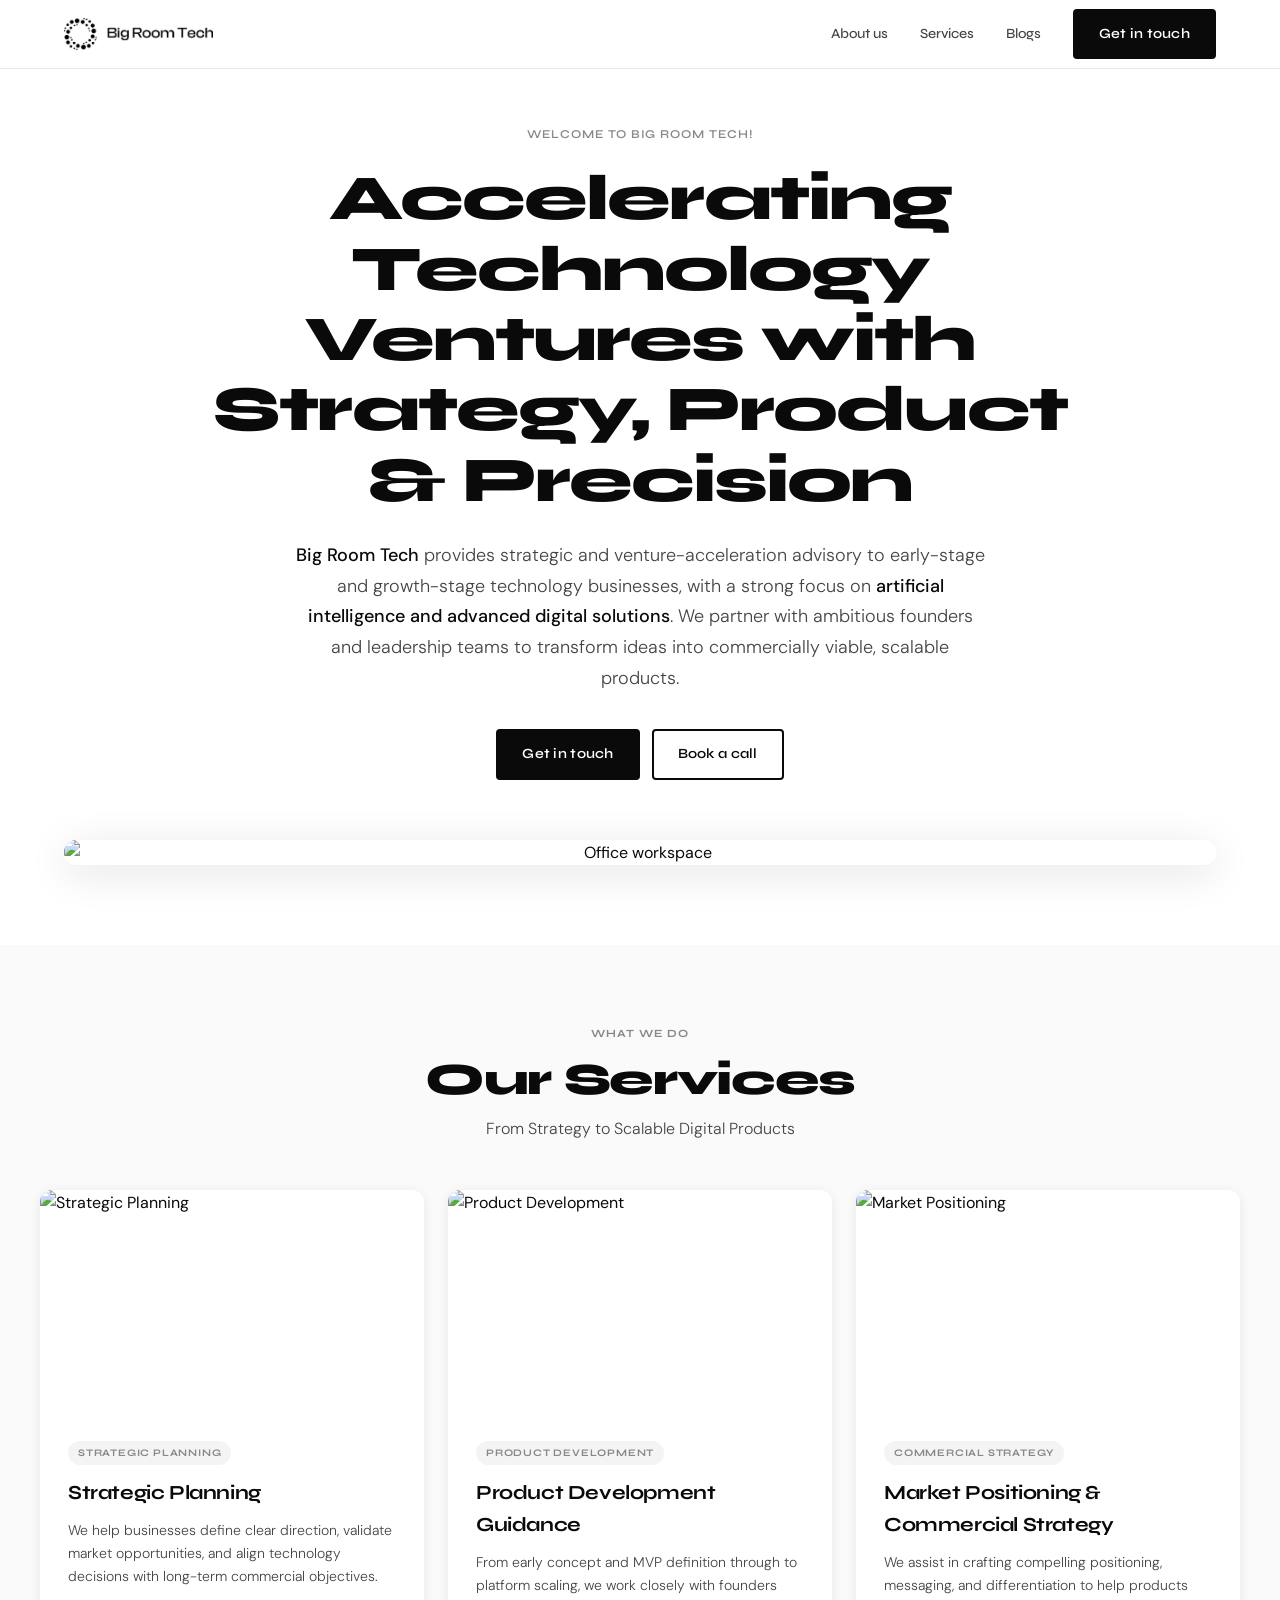
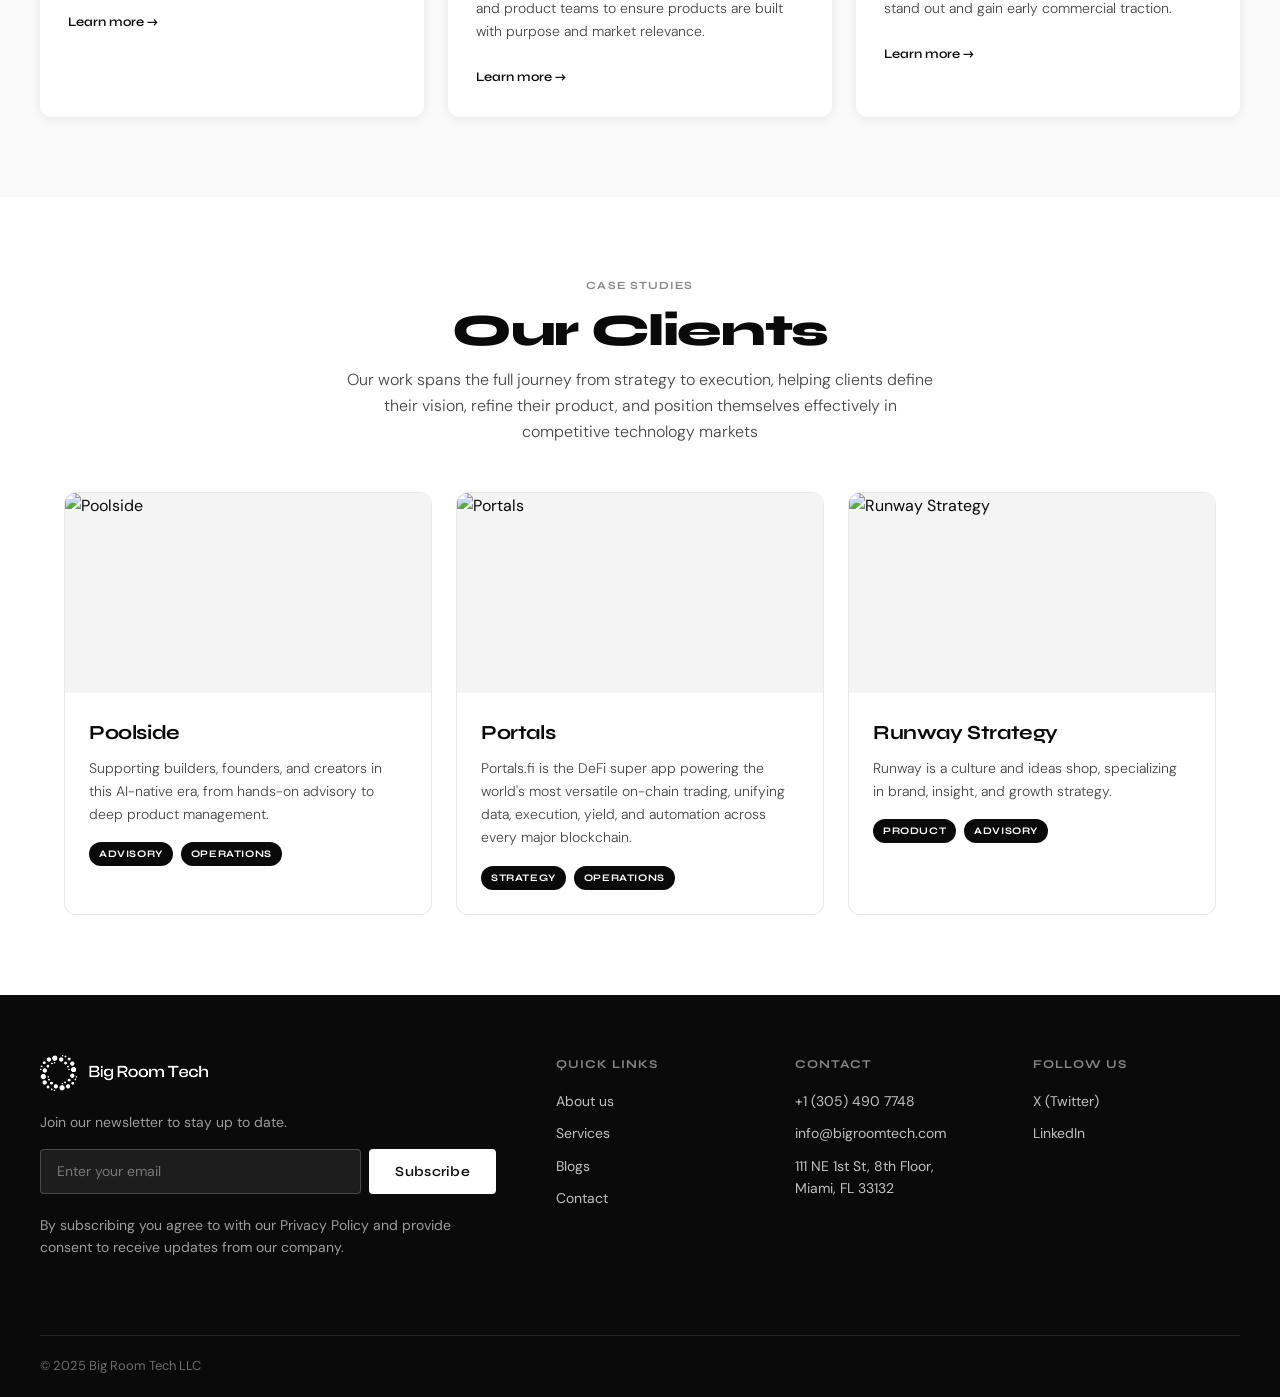
==== index.html @ af83a4ad "Use full Big Room Tech logo in nav and footer Co-Authored-By: Claude Opus 4.6 (1M context) <noreply@" ====
<!DOCTYPE html>
<html lang="en">
<head>
  <meta charset="UTF-8" />
  <meta name="viewport" content="width=device-width, initial-scale=1.0" />
  
  <link rel="icon" type="image/png" href="/images/logo-black.png">
  <link rel="apple-touch-icon" href="/images/apple-touch-icon.png">
<title>Big Room Tech | Strategic & Venture Advisory for AI & Digital Products</title>
  <meta name="description" content="Big Room Tech provides strategic and venture-acceleration advisory to early-stage and growth-stage technology businesses." />
  <link rel="preconnect" href="https://fonts.googleapis.com">
  <link rel="preconnect" href="https://fonts.gstatic.com" crossorigin>
  <link href="https://fonts.googleapis.com/css2?family=Syne:wght@400;500;600;700;800&family=DM+Sans:ital,opsz,wght@0,9..40,300;0,9..40,400;0,9..40,500;1,9..40,300&display=swap" rel="stylesheet">
  <link rel="stylesheet" href="css/style.css" />
  <script src="https://identity.netlify.com/v1/netlify-identity-widget.js"></script>
</head>
<body>
  <nav class="nav" id="nav">
    <div class="nav-inner">
      <a href="index.html" class="nav-logo"><img src="/images/full-logo-black.png" alt="Big Room Tech"></a>
      <div class="nav-links">
        <a href="about.html">About us</a>
        <a href="services.html">Services</a>
        <a href="blogs.html">Blogs</a>
        <a href="contact.html" class="btn btn-primary">Get in touch</a>
      </div>
      <button class="nav-toggle" id="navToggle"><span></span><span></span><span></span></button>
    </div>
    <div class="nav-mobile" id="navMobile">
      <a href="about.html">About us</a>
      <a href="services.html">Services</a>
      <a href="blogs.html">Blogs</a>
      <a href="contact.html">Get in touch</a>
    </div>
  </nav>

  <section class="hero">
    <div class="hero-tag">Welcome to Big Room Tech!</div>
    <h1 class="hero-headline">Accelerating Technology Ventures with Strategy, Product & Precision</h1>
    <p class="hero-sub"><strong>Big Room Tech</strong> provides strategic and venture-acceleration advisory to early-stage and growth-stage technology businesses, with a strong focus on <strong>artificial intelligence and advanced digital solutions</strong>. We partner with ambitious founders and leadership teams to transform ideas into commercially viable, scalable products.</p>
    <div class="hero-ctas">
      <a href="contact.html" class="btn btn-primary">Get in touch</a>
      <a href="contact.html" class="btn btn-outline">Book a call</a>
    </div>
    <div class="hero-image">
      <img src="https://cdn.prod.website-files.com/69373f98049e8f6fb4d12e27/69373f99049e8f6fb4d12ee0_adrian-cuj-o_9YmCY0bag-unsplash-2.webp" alt="Office workspace" />
    </div>
  </section>

  <section class="services-section">
    <div class="section-label">What we do</div>
    <h2 class="section-title">Our Services</h2>
    <p class="section-sub">From Strategy to Scalable Digital Products</p>
    <div class="services-grid">
      <div class="service-card">
        <div class="service-img"><img src="https://cdn.prod.website-files.com/69373f99049e8f6fb4d12ec4/69373f99049e8f6fb4d12f65_jodie-cook-pqt5JEKRJaw-unsplash%20(2).webp" alt="Strategic Planning" /></div>
        <div class="service-body">
          <div class="service-badge">Strategic Planning</div>
          <h3>Strategic Planning</h3>
          <p>We help businesses define clear direction, validate market opportunities, and align technology decisions with long-term commercial objectives.</p>
          <a href="services.html" class="link-arrow">Learn more →</a>
        </div>
      </div>
      <div class="service-card">
        <div class="service-img"><img src="https://cdn.prod.website-files.com/66386a9c5a29d081bf4e6f63/663b5cf80bf50313bd94fc49_william-hook-9e9PD9blAto-unsplash%20(1).webp" alt="Product Development" /></div>
        <div class="service-body">
          <div class="service-badge">Product Development</div>
          <h3>Product Development Guidance</h3>
          <p>From early concept and MVP definition through to platform scaling, we work closely with founders and product teams to ensure products are built with purpose and market relevance.</p>
          <a href="services.html" class="link-arrow">Learn more →</a>
        </div>
      </div>
      <div class="service-card">
        <div class="service-img"><img src="https://cdn.prod.website-files.com/69373f99049e8f6fb4d12ec4/69373f99049e8f6fb4d12f64_nik-q1n1LmoL4Es-unsplash%20(1).webp" alt="Market Positioning" /></div>
        <div class="service-body">
          <div class="service-badge">Commercial Strategy</div>
          <h3>Market Positioning & Commercial Strategy</h3>
          <p>We assist in crafting compelling positioning, messaging, and differentiation to help products stand out and gain early commercial traction.</p>
          <a href="services.html" class="link-arrow">Learn more →</a>
        </div>
      </div>
    </div>
  </section>

  <section class="clients-section">
    <div class="section-label">Case studies</div>
    <h2 class="section-title">Our Clients</h2>
    <p class="section-sub">Our work spans the full journey from strategy to execution, helping clients define their vision, refine their product, and position themselves effectively in competitive technology markets</p>
    <div class="clients-grid">
      <a href="/case-studies/poolside.html" class="client-card">
        <div class="client-img"><img src="https://cdn.prod.website-files.com/69373f99049e8f6fb4d12ec4/693800e90d210ede99c57686_Screenshot%202025-12-09%20at%2010.58.34.png" alt="Poolside" /></div>
        <div class="client-info">
          <h3>Poolside</h3>
          <p>Supporting builders, founders, and creators in this AI-native era, from hands-on advisory to deep product management.</p>
          <div class="client-tags"><span>Advisory</span><span>Operations</span></div>
        </div>
      </a>
      <a href="/case-studies/portals.html" class="client-card">
        <div class="client-img"><img src="https://cdn.prod.website-files.com/69373f99049e8f6fb4d12ec4/693801227fe412e2cb422981_Screenshot%202025-12-09%20at%2010.59.29.png" alt="Portals" /></div>
        <div class="client-info">
          <h3>Portals</h3>
          <p>Portals.fi is the DeFi super app powering the world's most versatile on-chain trading, unifying data, execution, yield, and automation across every major blockchain.</p>
          <div class="client-tags"><span>Strategy</span><span>Operations</span></div>
        </div>
      </a>
      <a href="/case-studies/runway-strategy.html" class="client-card">
        <div class="client-img"><img src="https://cdn.prod.website-files.com/69373f99049e8f6fb4d12ec4/693801a6e7b7f525500cec65_Screenshot%202025-12-09%20at%2011.01.27.png" alt="Runway Strategy" /></div>
        <div class="client-info">
          <h3>Runway Strategy</h3>
          <p>Runway is a culture and ideas shop, specializing in brand, insight, and growth strategy.</p>
          <div class="client-tags"><span>Product</span><span>Advisory</span></div>
        </div>
      </a>
    </div>
  </section>

  <footer class="footer">
    <div class="footer-inner">
      <div class="footer-brand">
        <a href="index.html" class="nav-logo"><img src="/images/full-logo-white.png" alt="Big Room Tech"></a>
        <p>Join our newsletter to stay up to date.</p>
        <form class="newsletter-form" name="newsletter" method="POST" data-netlify="true">
          <input type="hidden" name="form-name" value="newsletter" />
          <input type="email" name="email" placeholder="Enter your email" required />
          <button type="submit" class="btn btn-primary">Subscribe</button>
        </form>
        <p class="footer-legal">By subscribing you agree to with our Privacy Policy and provide consent to receive updates from our company.</p>
      </div>
      <div class="footer-cols">
        <div class="footer-col">
          <h4>Quick Links</h4>
          <a href="about.html">About us</a>
          <a href="services.html">Services</a>
          <a href="blogs.html">Blogs</a>
          <a href="contact.html">Contact</a>
        </div>
        <div class="footer-col">
          <h4>Contact</h4>
          <a href="tel:+13054907748">+1 (305) 490 7748</a>
          <a href="mailto:info@bigroomtech.com">info@bigroomtech.com</a>
          <p>111 NE 1st St, 8th Floor,<br>Miami, FL 33132</p>
        </div>
        <div class="footer-col">
          <h4>Follow us</h4>
          <a href="https://twitter.com/home" target="_blank">X (Twitter)</a>
          <a href="https://www.linkedin.com/company/big-room-tech/" target="_blank">LinkedIn</a>
        </div>
      </div>
    </div>
    <div class="footer-bottom"><p>© 2025 Big Room Tech LLC</p></div>
  </footer>

  <script src="js/main.js"></script>
  <script>
    if (window.netlifyIdentity) {
      window.netlifyIdentity.on("init", user => {
        if (!user) {
          window.netlifyIdentity.on("login", () => { document.location.href = "/admin/"; });
        }
      });
    }
  </script>
</body>
</html>
---- css/style.css ----
/* =============================================
   BIG ROOM TECH — Global Styles
   ============================================= */

*, *::before, *::after { box-sizing: border-box; margin: 0; padding: 0; }

:root {
  --black: #0a0a0a;
  --white: #ffffff;
  --gray-50: #fafafa;
  --gray-100: #f4f4f4;
  --gray-200: #e8e8e8;
  --gray-500: #888;
  --gray-700: #444;
  --accent: #0a0a0a;
  --font-display: 'Syne', sans-serif;
  --font-body: 'DM Sans', sans-serif;
  --radius: 4px;
  --radius-lg: 12px;
  --shadow: 0 2px 12px rgba(0,0,0,0.08);
  --shadow-lg: 0 8px 40px rgba(0,0,0,0.12);
  --transition: 0.2s ease;
  --max-width: 1200px;
}

html { scroll-behavior: smooth; }

body {
  font-family: var(--font-body);
  font-size: 16px;
  line-height: 1.6;
  color: var(--black);
  background: var(--white);
  -webkit-font-smoothing: antialiased;
}

img { max-width: 100%; display: block; }
a { color: inherit; text-decoration: none; }

/* =============================================
   BUTTONS
   ============================================= */
.btn {
  display: inline-flex;
  align-items: center;
  gap: 8px;
  padding: 12px 24px;
  border-radius: var(--radius);
  font-family: var(--font-display);
  font-size: 14px;
  font-weight: 600;
  letter-spacing: 0.02em;
  cursor: pointer;
  transition: all var(--transition);
  border: 2px solid transparent;
  white-space: nowrap;
}

.btn-primary {
  background: var(--black);
  color: var(--white);
  border-color: var(--black);
}
.btn-primary:hover {
  background: #222;
  border-color: #222;
  transform: translateY(-1px);
  box-shadow: 0 4px 16px rgba(0,0,0,0.2);
}

.btn-outline {
  background: transparent;
  color: var(--black);
  border-color: var(--black);
}
.btn-outline:hover {
  background: var(--black);
  color: var(--white);
  transform: translateY(-1px);
}

/* =============================================
   NAVIGATION
   ============================================= */
.nav {
  position: fixed;
  top: 0; left: 0; right: 0;
  z-index: 100;
  background: rgba(255,255,255,0.95);
  backdrop-filter: blur(12px);
  border-bottom: 1px solid var(--gray-200);
  transition: box-shadow var(--transition);
}
.nav.scrolled { box-shadow: var(--shadow); }

.nav-inner {
  max-width: var(--max-width);
  margin: 0 auto;
  padding: 0 24px;
  height: 68px;
  display: flex;
  align-items: center;
  justify-content: space-between;
}

.nav-logo { display: flex; align-items: center; gap: 10px; }
.nav-logo img { height: 32px; width: auto; display: block; }
.logo-text {
  font-family: var(--font-display);
  font-weight: 800;
  font-size: 18px;
  letter-spacing: -0.02em;
  color: var(--black);
}

.nav-links {
  display: flex;
  align-items: center;
  gap: 32px;
}
.nav-links a:not(.btn) {
  font-family: var(--font-display);
  font-size: 14px;
  font-weight: 500;
  color: var(--gray-700);
  transition: color var(--transition);
}
.nav-links a:not(.btn):hover { color: var(--black); }

.nav-toggle {
  display: none;
  flex-direction: column;
  gap: 5px;
  background: none;
  border: none;
  cursor: pointer;
  padding: 4px;
}
.nav-toggle span {
  display: block;
  width: 24px;
  height: 2px;
  background: var(--black);
  transition: all 0.3s;
}

.nav-mobile {
  display: none;
  flex-direction: column;
  padding: 16px 24px 24px;
  border-top: 1px solid var(--gray-200);
  gap: 4px;
}
.nav-mobile.open { display: flex; }
.nav-mobile a {
  font-family: var(--font-display);
  font-size: 16px;
  font-weight: 500;
  padding: 10px 0;
  border-bottom: 1px solid var(--gray-100);
  color: var(--gray-700);
}

/* =============================================
   HERO
   ============================================= */
.hero {
  max-width: var(--max-width);
  margin: 0 auto;
  padding: 120px 24px 80px;
  text-align: center;
}

.hero-tag {
  display: inline-block;
  font-family: var(--font-display);
  font-size: 12px;
  font-weight: 600;
  letter-spacing: 0.08em;
  text-transform: uppercase;
  color: var(--gray-500);
  margin-bottom: 20px;
}

.hero-headline {
  font-family: var(--font-display);
  font-size: clamp(36px, 5vw, 64px);
  font-weight: 800;
  line-height: 1.1;
  letter-spacing: -0.03em;
  color: var(--black);
  max-width: 900px;
  margin: 0 auto 24px;
}

.hero-sub {
  font-size: 18px;
  line-height: 1.7;
  color: var(--gray-700);
  max-width: 700px;
  margin: 0 auto 36px;
  font-weight: 300;
}
.hero-sub strong { font-weight: 500; color: var(--black); }

.hero-ctas {
  display: flex;
  gap: 12px;
  justify-content: center;
  flex-wrap: wrap;
  margin-bottom: 60px;
}

.hero-image {
  border-radius: var(--radius-lg);
  overflow: hidden;
  box-shadow: var(--shadow-lg);
  max-height: 520px;
}
.hero-image img {
  width: 100%;
  height: 100%;
  object-fit: cover;
  animation: fadeUp 0.8s ease both 0.2s;
}

@keyframes fadeUp {
  from { opacity: 0; transform: translateY(24px); }
  to   { opacity: 1; transform: translateY(0); }
}

/* =============================================
   SECTION COMMON
   ============================================= */
.section-label {
  font-family: var(--font-display);
  font-size: 11px;
  font-weight: 700;
  letter-spacing: 0.1em;
  text-transform: uppercase;
  color: var(--gray-500);
  margin-bottom: 12px;
}

.section-title {
  font-family: var(--font-display);
  font-size: clamp(28px, 3.5vw, 48px);
  font-weight: 800;
  letter-spacing: -0.03em;
  line-height: 1.1;
  margin-bottom: 12px;
}

.section-sub {
  font-size: 16px;
  color: var(--gray-700);
  max-width: 600px;
  margin-left: auto;
  margin-right: auto;
  margin-bottom: 48px;
  font-weight: 300;
}

/* =============================================
   SERVICES
   ============================================= */
.services-section {
  background: var(--gray-50);
  padding: 80px 24px;
  text-align: center;
}
.services-section .section-sub { margin: 0 auto 48px; }

.services-grid {
  max-width: var(--max-width);
  margin: 0 auto;
  display: grid;
  grid-template-columns: repeat(auto-fit, minmax(300px, 1fr));
  gap: 24px;
  text-align: left;
}

.service-card {
  background: var(--white);
  border-radius: var(--radius-lg);
  overflow: hidden;
  box-shadow: var(--shadow);
  transition: transform var(--transition), box-shadow var(--transition);
}
.service-card:hover {
  transform: translateY(-4px);
  box-shadow: var(--shadow-lg);
}

.service-img { height: 220px; overflow: hidden; }
.service-img img { width: 100%; height: 100%; object-fit: cover; transition: transform 0.4s ease; }
.service-card:hover .service-img img { transform: scale(1.04); }

.service-body { padding: 28px; }
.service-badge {
  display: inline-block;
  font-family: var(--font-display);
  font-size: 10px;
  font-weight: 700;
  letter-spacing: 0.08em;
  text-transform: uppercase;
  background: var(--gray-100);
  color: var(--gray-500);
  padding: 4px 10px;
  border-radius: 20px;
  margin-bottom: 12px;
}

.service-body h3 {
  font-family: var(--font-display);
  font-size: 20px;
  font-weight: 700;
  margin-bottom: 10px;
  letter-spacing: -0.02em;
}

.service-body p {
  font-size: 14px;
  color: var(--gray-700);
  line-height: 1.65;
  margin-bottom: 20px;
  font-weight: 300;
}

.link-arrow {
  font-family: var(--font-display);
  font-size: 13px;
  font-weight: 600;
  color: var(--black);
  transition: gap var(--transition);
  display: inline-flex;
  align-items: center;
  gap: 4px;
}
.link-arrow:hover { gap: 8px; }

/* =============================================
   CLIENTS / CASE STUDIES
   ============================================= */
.clients-section {
  max-width: var(--max-width);
  margin: 0 auto;
  padding: 80px 24px;
  text-align: center;
}

.clients-grid {
  display: grid;
  grid-template-columns: repeat(auto-fit, minmax(300px, 1fr));
  gap: 24px;
  text-align: left;
}

.client-card {
  display: block;
  background: var(--white);
  border: 1px solid var(--gray-200);
  border-radius: var(--radius-lg);
  overflow: hidden;
  transition: transform var(--transition), box-shadow var(--transition), border-color var(--transition);
}
.client-card:hover {
  transform: translateY(-4px);
  box-shadow: var(--shadow-lg);
  border-color: var(--gray-500);
}

.client-img { height: 200px; overflow: hidden; background: var(--gray-100); }
.client-img img { width: 100%; height: 100%; object-fit: cover; object-position: center; transition: transform 0.4s ease; }
.client-card:hover .client-img img { transform: scale(1.04); }

.client-info { padding: 24px; }
.client-info h3 {
  font-family: var(--font-display);
  font-size: 20px;
  font-weight: 700;
  margin-bottom: 8px;
  letter-spacing: -0.02em;
}
.client-info p {
  font-size: 14px;
  color: var(--gray-700);
  line-height: 1.65;
  margin-bottom: 16px;
  font-weight: 300;
}

.client-tags { display: flex; gap: 8px; flex-wrap: wrap; }
.client-tags span {
  font-family: var(--font-display);
  font-size: 10px;
  font-weight: 700;
  letter-spacing: 0.06em;
  text-transform: uppercase;
  background: var(--black);
  color: var(--white);
  padding: 4px 10px;
  border-radius: 20px;
}

/* =============================================
   FOOTER
   ============================================= */
.footer {
  background: var(--black);
  color: var(--white);
  padding: 60px 24px 0;
}

.footer-inner {
  max-width: var(--max-width);
  margin: 0 auto;
  display: grid;
  grid-template-columns: 1fr 1.5fr;
  gap: 60px;
  padding-bottom: 60px;
}

.footer .logo-text { color: var(--white); }
.footer .nav-logo img { height: 36px; }

.footer-brand p {
  margin: 20px 0 16px;
  font-size: 14px;
  color: rgba(255,255,255,0.6);
}

.newsletter-form {
  display: flex;
  gap: 8px;
  margin-bottom: 12px;
  flex-wrap: wrap;
}
.newsletter-form input {
  flex: 1;
  min-width: 180px;
  padding: 11px 16px;
  border-radius: var(--radius);
  border: 1px solid rgba(255,255,255,0.2);
  background: rgba(255,255,255,0.08);
  color: var(--white);
  font-family: var(--font-body);
  font-size: 14px;
  outline: none;
  transition: border-color var(--transition);
}
.newsletter-form input::placeholder { color: rgba(255,255,255,0.4); }
.newsletter-form input:focus { border-color: rgba(255,255,255,0.5); }
.newsletter-form .btn-primary {
  background: var(--white);
  color: var(--black);
  border-color: var(--white);
}
.newsletter-form .btn-primary:hover { background: var(--gray-100); }

.footer-legal {
  font-size: 11px;
  color: rgba(255,255,255,0.35);
  line-height: 1.6;
}

.footer-cols {
  display: grid;
  grid-template-columns: repeat(3, 1fr);
  gap: 32px;
}

.footer-col h4 {
  font-family: var(--font-display);
  font-size: 12px;
  font-weight: 700;
  letter-spacing: 0.08em;
  text-transform: uppercase;
  color: rgba(255,255,255,0.5);
  margin-bottom: 16px;
}

.footer-col a,
.footer-col p {
  display: block;
  font-size: 14px;
  color: rgba(255,255,255,0.75);
  margin-bottom: 10px;
  line-height: 1.6;
  transition: color var(--transition);
}
.footer-col a:hover { color: var(--white); }

.footer-bottom {
  max-width: var(--max-width);
  margin: 0 auto;
  padding: 20px 0;
  border-top: 1px solid rgba(255,255,255,0.1);
}
.footer-bottom p {
  font-size: 13px;
  color: rgba(255,255,255,0.4);
}

/* =============================================
   BLOG PAGE
   ============================================= */
.page-hero {
  max-width: var(--max-width);
  margin: 0 auto;
  padding: 120px 24px 60px;
  text-align: center;
}

.blog-grid {
  max-width: var(--max-width);
  margin: 0 auto;
  padding: 0 24px 80px;
  display: grid;
  grid-template-columns: repeat(auto-fill, minmax(320px, 1fr));
  gap: 28px;
}

.blog-card {
  display: block;
  border: 1px solid var(--gray-200);
  border-radius: var(--radius-lg);
  overflow: hidden;
  transition: transform var(--transition), box-shadow var(--transition);
}
.blog-card:hover {
  transform: translateY(-4px);
  box-shadow: var(--shadow-lg);
}

.blog-img { height: 200px; overflow: hidden; background: var(--gray-100); }
.blog-img img { width: 100%; height: 100%; object-fit: cover; transition: transform 0.4s; }
.blog-card:hover .blog-img img { transform: scale(1.04); }

.blog-body { padding: 24px; }
.blog-meta {
  display: flex;
  gap: 12px;
  align-items: center;
  margin-bottom: 12px;
}
.blog-date {
  font-size: 12px;
  color: var(--gray-500);
  font-weight: 500;
}
.blog-tag {
  font-size: 10px;
  font-weight: 700;
  font-family: var(--font-display);
  text-transform: uppercase;
  letter-spacing: 0.06em;
  background: var(--gray-100);
  padding: 3px 8px;
  border-radius: 20px;
  color: var(--gray-700);
}

.blog-body h2 {
  font-family: var(--font-display);
  font-size: 18px;
  font-weight: 700;
  letter-spacing: -0.02em;
  line-height: 1.3;
  margin-bottom: 10px;
}
.blog-body p {
  font-size: 14px;
  color: var(--gray-700);
  line-height: 1.65;
  font-weight: 300;
}

/* =============================================
   SINGLE BLOG POST
   ============================================= */
.post-header {
  max-width: 800px;
  margin: 0 auto;
  padding: 120px 24px 48px;
  text-align: center;
}

.post-header h1 {
  font-family: var(--font-display);
  font-size: clamp(28px, 4vw, 52px);
  font-weight: 800;
  letter-spacing: -0.03em;
  line-height: 1.1;
  margin-bottom: 16px;
}

.post-cover {
  max-width: var(--max-width);
  margin: 0 auto 60px;
  padding: 0 24px;
  border-radius: var(--radius-lg);
  overflow: hidden;
  max-height: 480px;
}
.post-cover img { width: 100%; height: 100%; object-fit: cover; }

.post-content {
  max-width: 760px;
  margin: 0 auto;
  padding: 0 24px 80px;
  font-size: 17px;
  line-height: 1.8;
  color: var(--gray-700);
  font-weight: 300;
}
.post-content h2 {
  font-family: var(--font-display);
  font-size: 26px;
  font-weight: 700;
  color: var(--black);
  margin: 40px 0 16px;
  letter-spacing: -0.02em;
}
.post-content p { margin-bottom: 20px; }
.post-content strong { font-weight: 500; color: var(--black); }

/* =============================================
   CONTACT PAGE
   ============================================= */
.contact-section {
  max-width: 680px;
  margin: 0 auto;
  padding: 120px 24px 80px;
}

.contact-form { display: flex; flex-direction: column; gap: 16px; margin-top: 36px; }
.form-row { display: grid; grid-template-columns: 1fr 1fr; gap: 16px; }
.form-group { display: flex; flex-direction: column; gap: 6px; }
.form-group label {
  font-family: var(--font-display);
  font-size: 13px;
  font-weight: 600;
  color: var(--black);
}
.form-group input,
.form-group textarea,
.form-group select {
  padding: 12px 16px;
  border: 1px solid var(--gray-200);
  border-radius: var(--radius);
  font-family: var(--font-body);
  font-size: 15px;
  color: var(--black);
  background: var(--white);
  outline: none;
  transition: border-color var(--transition);
}
.form-group input:focus,
.form-group textarea:focus { border-color: var(--black); }
.form-group textarea { resize: vertical; min-height: 140px; }

/* =============================================
   ABOUT PAGE
   ============================================= */
.about-section {
  max-width: var(--max-width);
  margin: 0 auto;
  padding: 120px 24px 80px;
}
.about-grid {
  display: grid;
  grid-template-columns: 1fr 1fr;
  gap: 80px;
  align-items: center;
  margin-top: 60px;
}
.about-img { border-radius: var(--radius-lg); overflow: hidden; }
.about-img img { width: 100%; height: 400px; object-fit: cover; }

/* Values Section */
.values-section {
  background: var(--gray-50);
  padding: 80px 24px;
}
.values-inner {
  max-width: var(--max-width);
  margin: 0 auto;
  text-align: center;
}
.values-inner .section-sub { margin: 0 auto 48px; }

.values-grid {
  display: grid;
  grid-template-columns: repeat(3, 1fr);
  gap: 24px;
  text-align: left;
}

.value-card {
  background: var(--white);
  border-radius: var(--radius-lg);
  padding: 32px;
  box-shadow: var(--shadow);
  transition: transform var(--transition), box-shadow var(--transition);
}
.value-card:hover {
  transform: translateY(-4px);
  box-shadow: var(--shadow-lg);
}
.value-card h3 {
  font-family: var(--font-display);
  font-size: 18px;
  font-weight: 700;
  letter-spacing: -0.02em;
  margin-bottom: 12px;
}
.value-card p {
  font-size: 14px;
  color: var(--gray-700);
  line-height: 1.7;
  font-weight: 300;
}

/* About CTA */
.about-cta {
  text-align: center;
  padding: 80px 24px;
}
.about-cta h2 {
  font-family: var(--font-display);
  font-size: clamp(28px, 3.5vw, 42px);
  font-weight: 800;
  letter-spacing: -0.03em;
  margin-bottom: 12px;
}
.about-cta p {
  color: var(--gray-700);
  margin-bottom: 28px;
  max-width: 500px;
  margin-left: auto;
  margin-right: auto;
  font-weight: 300;
}

/* =============================================
   UTILITY
   ============================================= */
.text-center { text-align: center; }
.mt-8 { margin-top: 8px; }
.mb-8 { margin-bottom: 8px; }

/* =============================================
   RESPONSIVE
   ============================================= */
@media (max-width: 768px) {
  .nav-links { display: none; }
  .nav-toggle { display: flex; }

  .hero { padding: 100px 20px 60px; }
  .hero-headline { font-size: 34px; }

  .services-section, .clients-section { padding: 60px 20px; }

  .footer-inner { grid-template-columns: 1fr; gap: 40px; }
  .footer-cols { grid-template-columns: repeat(2, 1fr); }

  .about-grid { grid-template-columns: 1fr; gap: 40px; }
  .values-grid { grid-template-columns: 1fr 1fr; }
  .form-row { grid-template-columns: 1fr; }

  .clients-grid, .services-grid { grid-template-columns: 1fr; }
}

@media (max-width: 480px) {
  .footer-cols { grid-template-columns: 1fr; }
  .hero-ctas { flex-direction: column; align-items: center; }
  .values-grid { grid-template-columns: 1fr; }
}
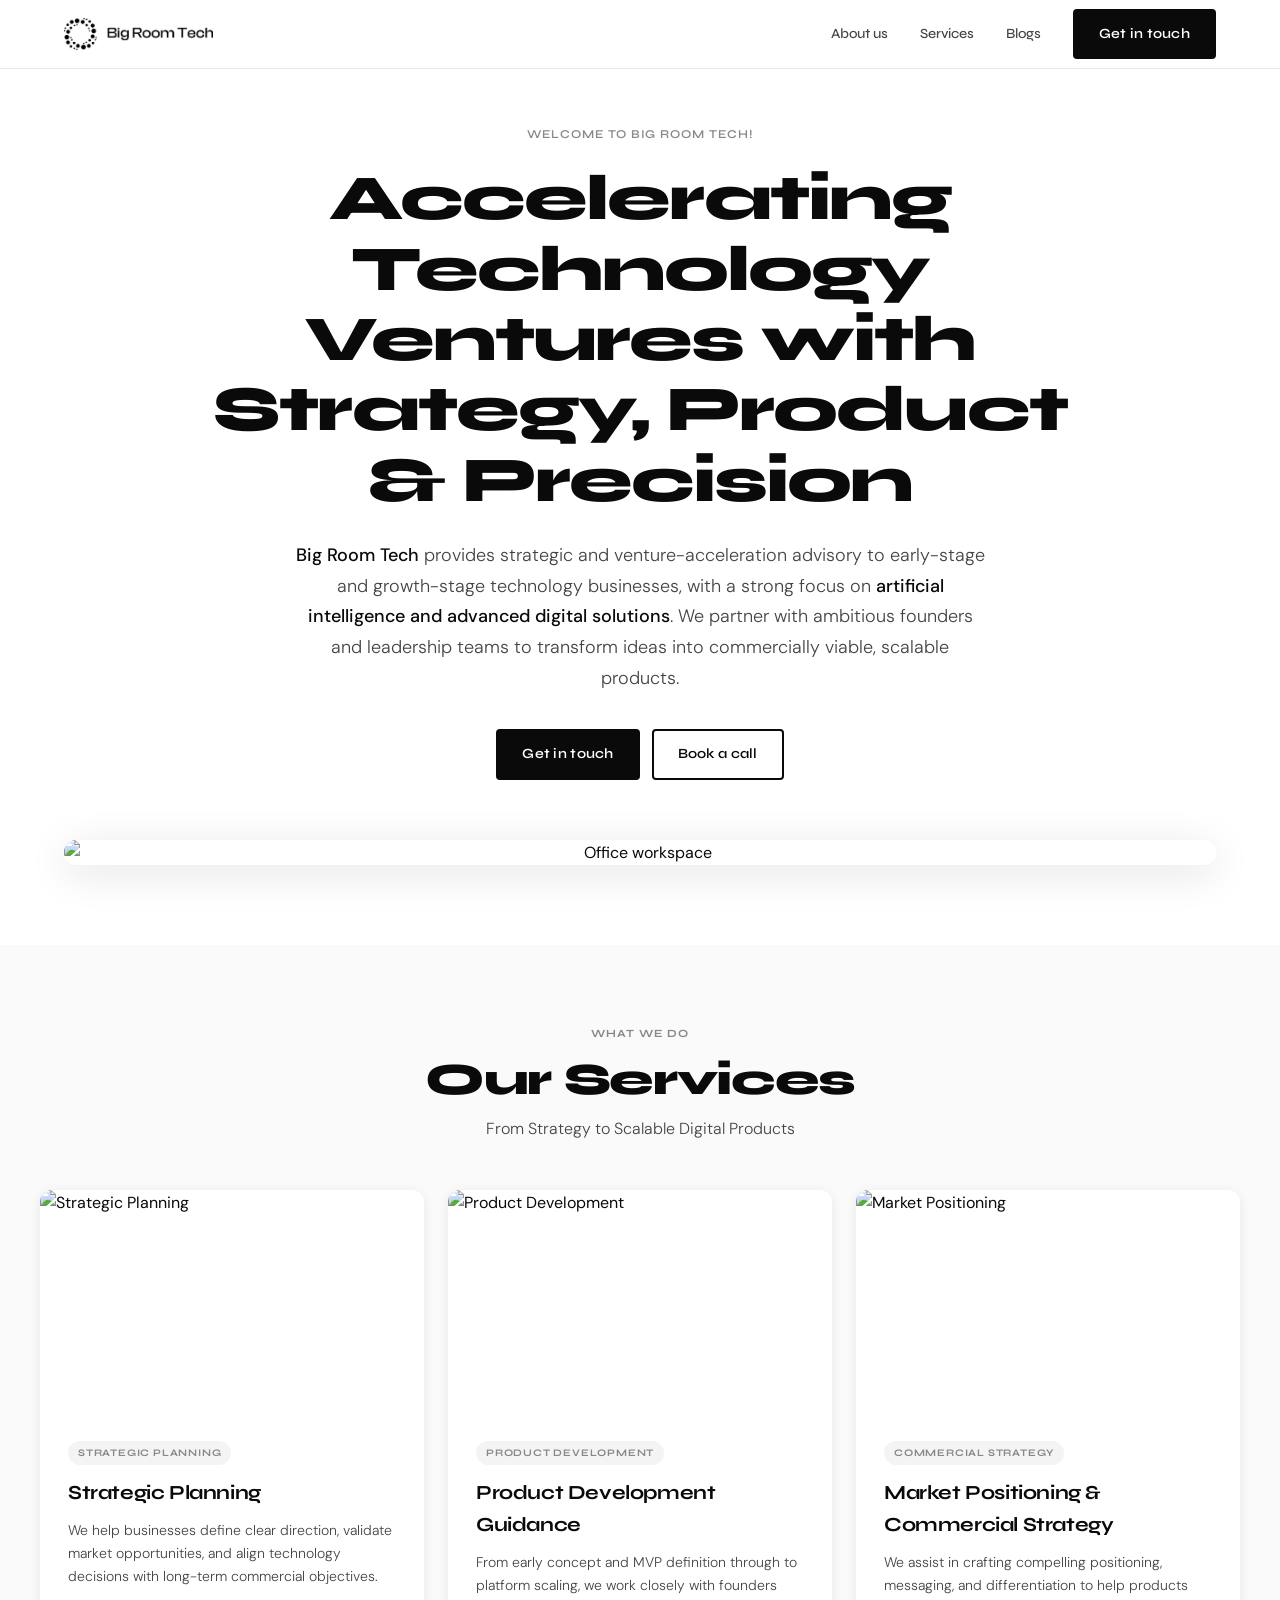
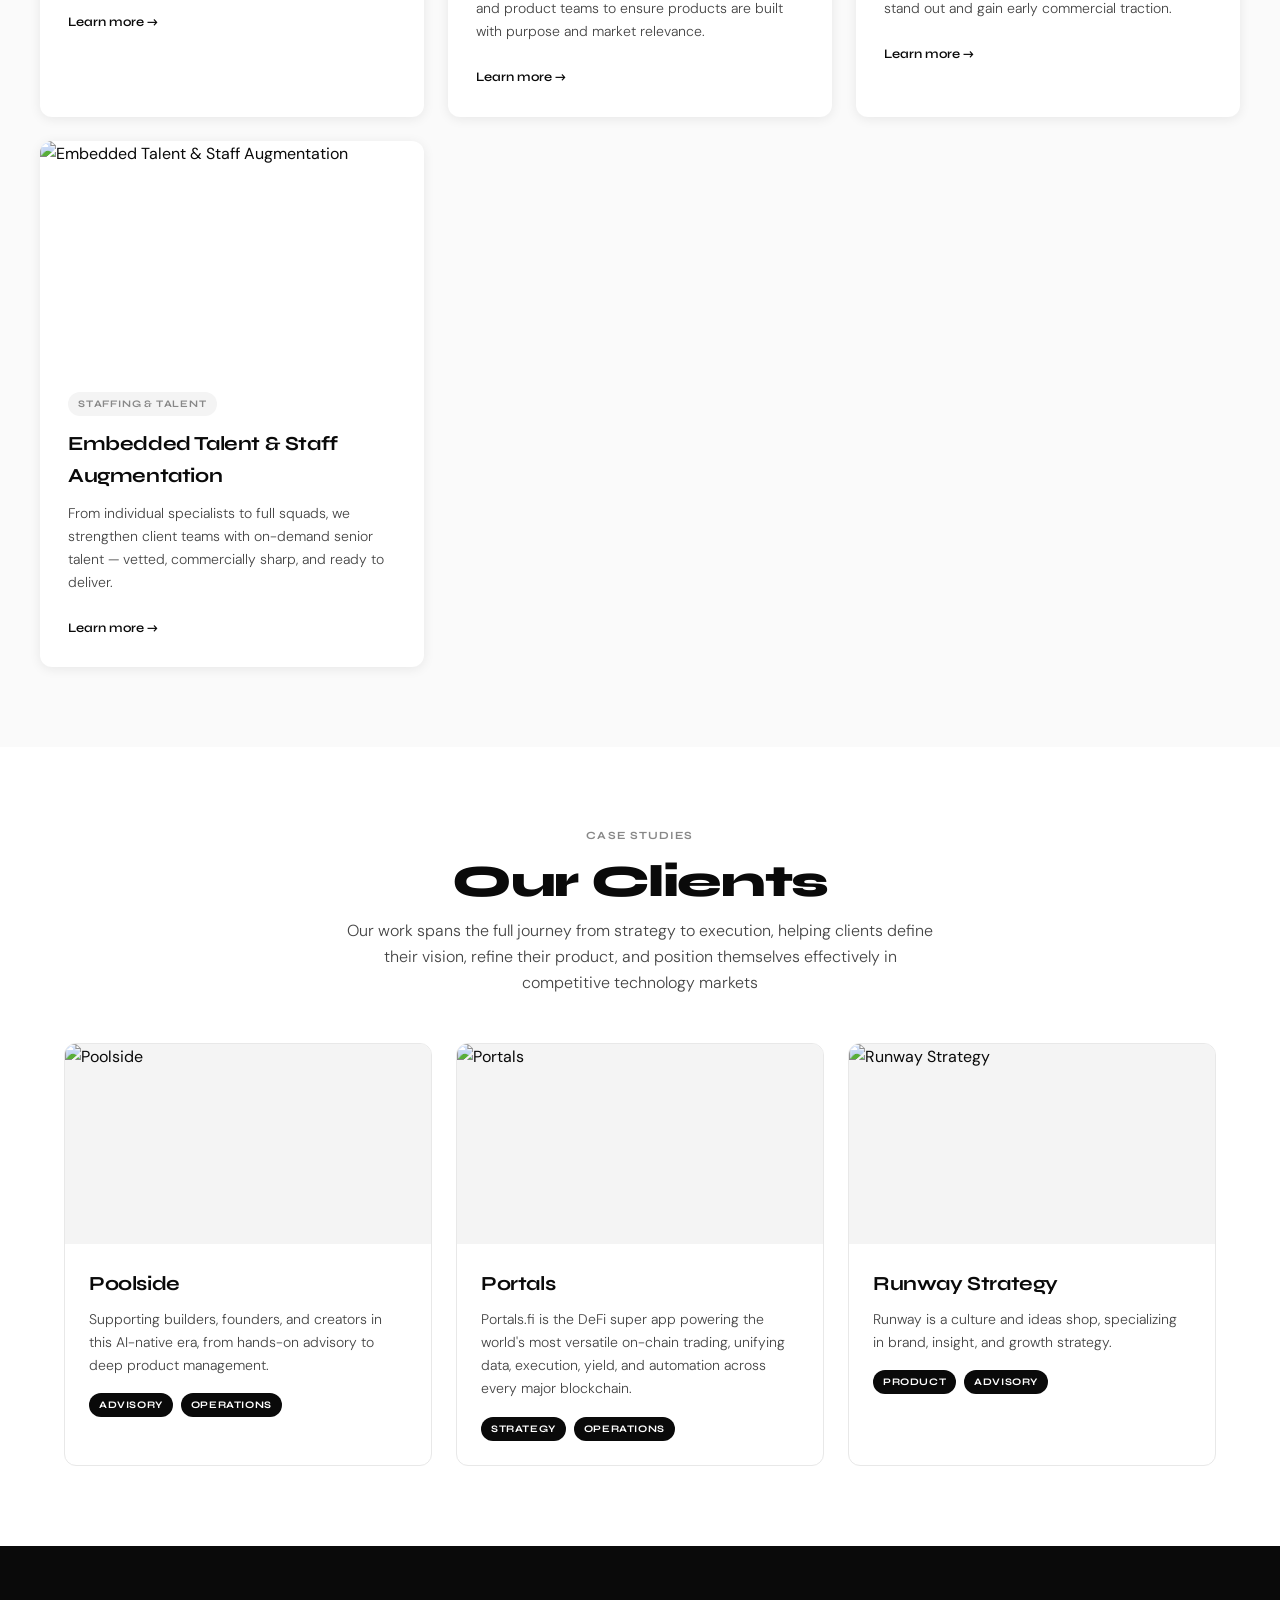
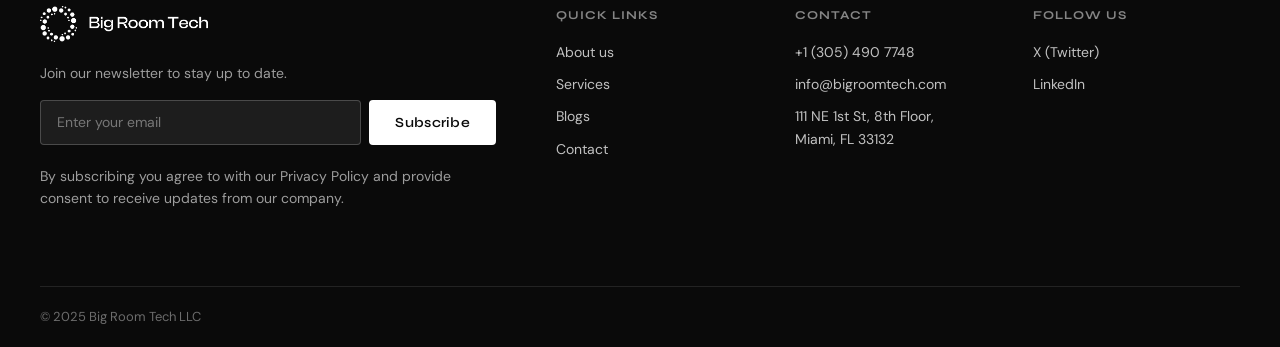
==== commit 60306f8b: "Add Staffing & Talent service card and /join consultant application page - Adds fourth "Embedded Tal" ====
--- a/index.html
+++ b/index.html
@@ -77,6 +77,15 @@
           <h3>Market Positioning & Commercial Strategy</h3>
           <p>We assist in crafting compelling positioning, messaging, and differentiation to help products stand out and gain early commercial traction.</p>
           <a href="services.html" class="link-arrow">Learn more →</a>
+        </div>
+      </div>
+      <div class="service-card">
+        <div class="service-img"><img src="https://images.unsplash.com/photo-1552664730-d307ca884978?w=1200&auto=format&fit=crop&q=80" alt="Embedded Talent & Staff Augmentation" /></div>
+        <div class="service-body">
+          <div class="service-badge">Staffing & Talent</div>
+          <h3>Embedded Talent & Staff Augmentation</h3>
+          <p>From individual specialists to full squads, we strengthen client teams with on-demand senior talent — vetted, commercially sharp, and ready to deliver.</p>
+          <a href="/join" class="link-arrow">Learn more →</a>
         </div>
       </div>
     </div>
--- a/css/style.css
+++ b/css/style.css
@@ -722,6 +722,133 @@
   font-weight: 300;
 }
 
+/* =============================================
+   JOIN PAGE
+   ============================================= */
+.hero-ticks {
+  list-style: none;
+  padding: 0;
+  margin: 0 auto;
+  display: flex;
+  flex-wrap: wrap;
+  justify-content: center;
+  gap: 22px;
+  font-family: var(--font-display);
+  font-size: 13px;
+  font-weight: 600;
+  color: var(--gray-700);
+}
+.hero-ticks li {
+  position: relative;
+  padding-left: 20px;
+}
+.hero-ticks li::before {
+  content: "✓";
+  position: absolute;
+  left: 0;
+  top: 0;
+  color: var(--black);
+  font-weight: 700;
+}
+
+.steps-section {
+  background: var(--gray-50);
+  padding: 80px 24px;
+}
+.steps-inner {
+  max-width: var(--max-width);
+  margin: 0 auto;
+  text-align: center;
+}
+.steps-inner .section-sub { margin: 0 auto 48px; }
+.steps-grid {
+  display: grid;
+  grid-template-columns: repeat(4, 1fr);
+  gap: 24px;
+  text-align: left;
+}
+.step-card {
+  background: var(--white);
+  border-radius: var(--radius-lg);
+  padding: 32px;
+  box-shadow: var(--shadow);
+  transition: transform var(--transition), box-shadow var(--transition);
+}
+.step-card:hover {
+  transform: translateY(-4px);
+  box-shadow: var(--shadow-lg);
+}
+.step-num {
+  font-family: var(--font-display);
+  font-size: 14px;
+  font-weight: 700;
+  letter-spacing: 0.08em;
+  color: var(--gray-500);
+  margin-bottom: 16px;
+}
+.step-card h3 {
+  font-family: var(--font-display);
+  font-size: 18px;
+  font-weight: 700;
+  letter-spacing: -0.02em;
+  margin-bottom: 12px;
+}
+.step-card p {
+  font-size: 14px;
+  color: var(--gray-700);
+  line-height: 1.7;
+  font-weight: 300;
+}
+
+.apply-section {
+  max-width: 760px;
+  margin: 0 auto;
+  padding: 100px 24px 100px;
+}
+.apply-inner .section-sub { max-width: 100%; margin-left: 0; margin-right: 0; }
+.apply-form input[type="file"] {
+  padding: 10px 12px;
+  background: var(--white);
+  cursor: pointer;
+}
+.form-hint {
+  font-size: 12px;
+  color: var(--gray-500);
+  margin-top: 2px;
+}
+.form-error {
+  background: #fde8e8;
+  color: #7a1a1a;
+  padding: 12px 16px;
+  border-radius: var(--radius);
+  font-size: 14px;
+  margin: 0;
+}
+.apply-success {
+  background: var(--gray-50);
+  border-radius: var(--radius-lg);
+  padding: 40px;
+  text-align: center;
+}
+.apply-success h3 {
+  font-family: var(--font-display);
+  font-size: 22px;
+  font-weight: 700;
+  margin-bottom: 8px;
+}
+.apply-success p {
+  color: var(--gray-700);
+  font-size: 15px;
+}
+
+@media (max-width: 900px) {
+  .steps-grid { grid-template-columns: repeat(2, 1fr); }
+}
+@media (max-width: 600px) {
+  .steps-grid { grid-template-columns: 1fr; }
+  .hero-ticks { gap: 14px; font-size: 12px; }
+}
+
 /* About CTA */
 .about-cta {
   text-align: center;
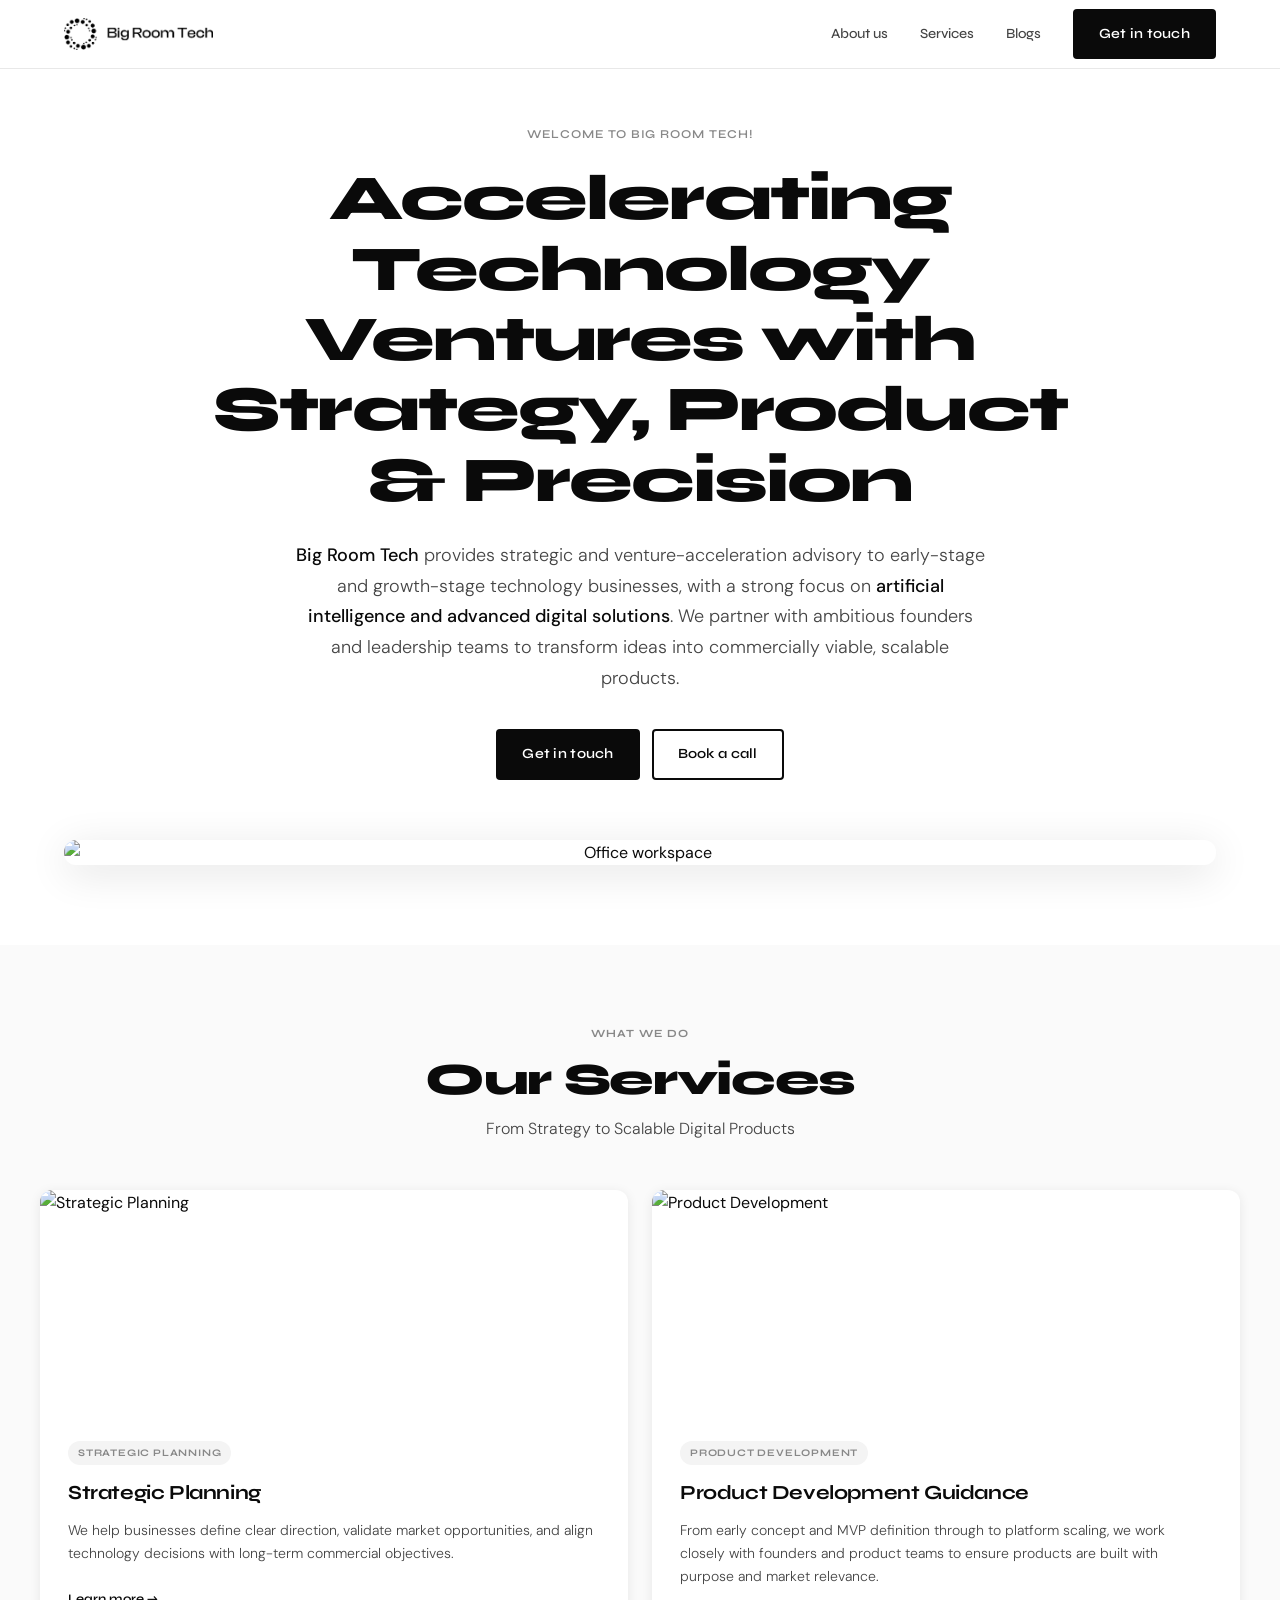
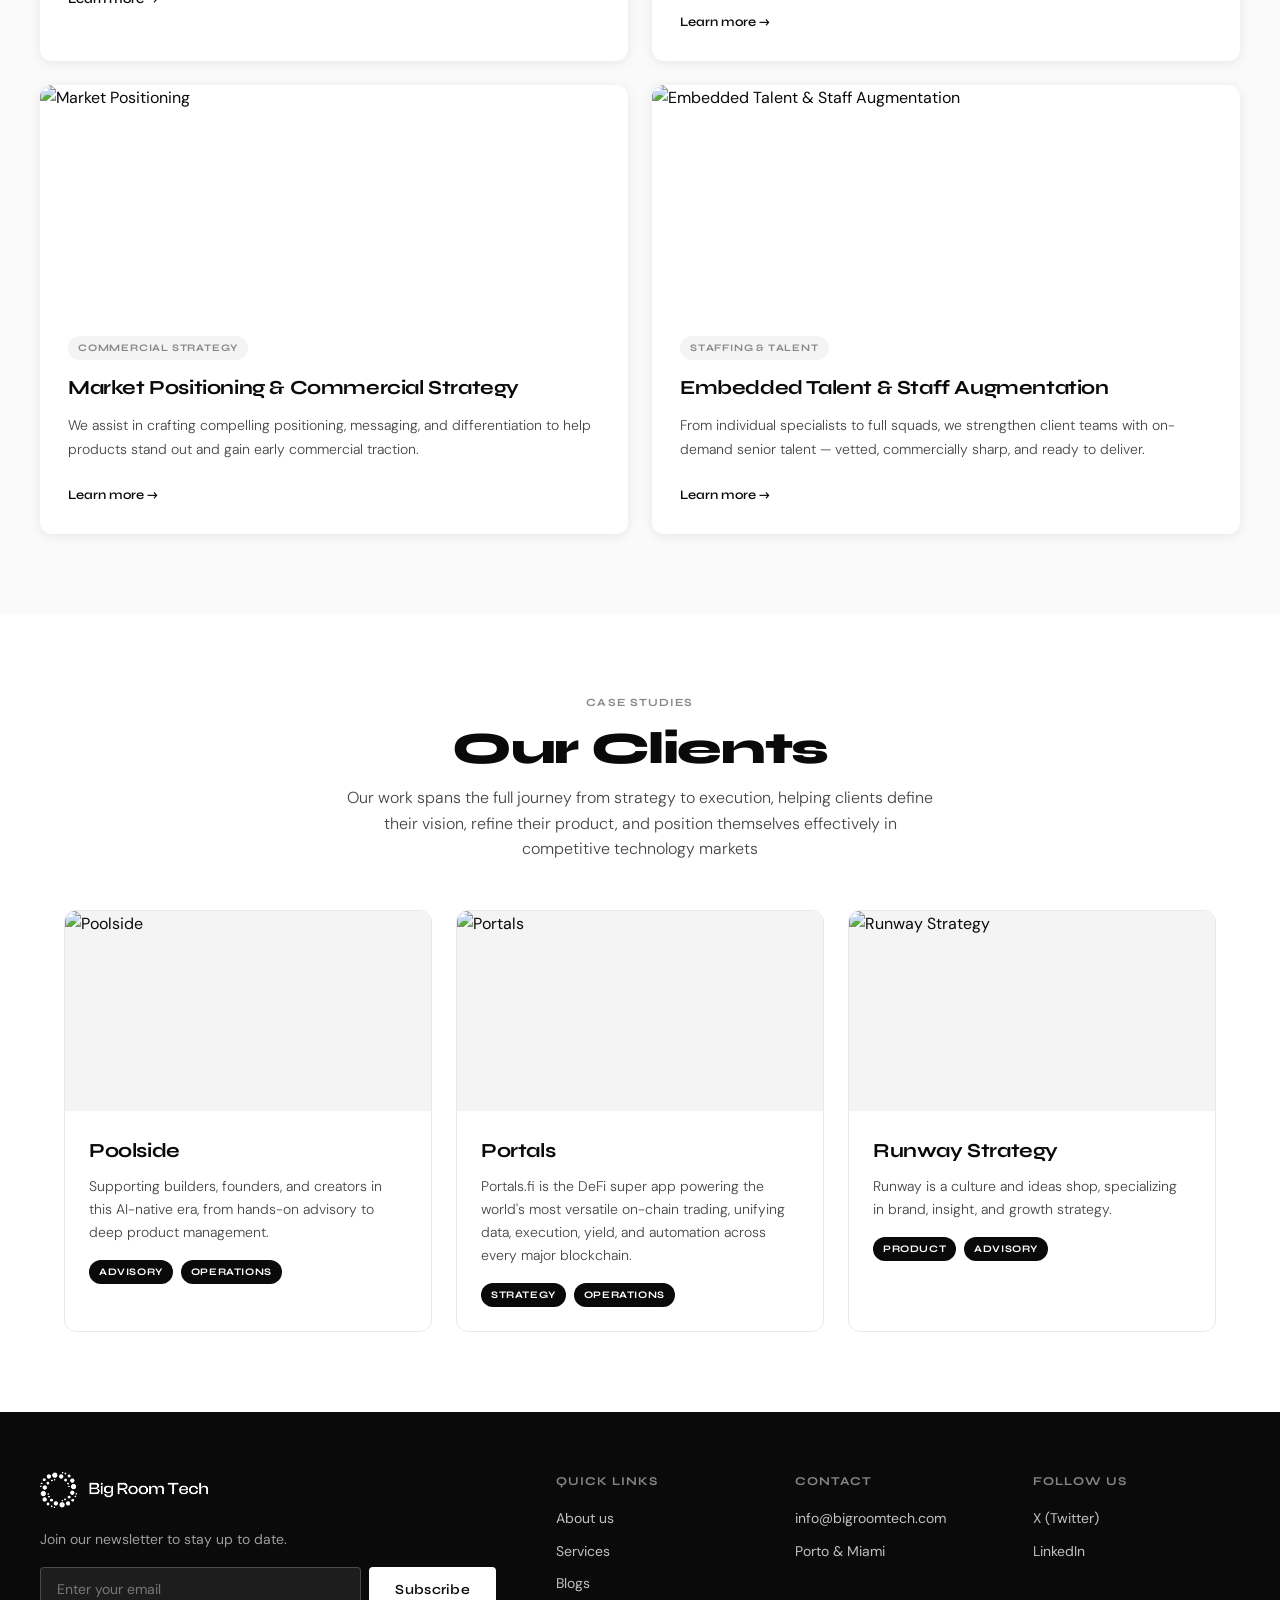
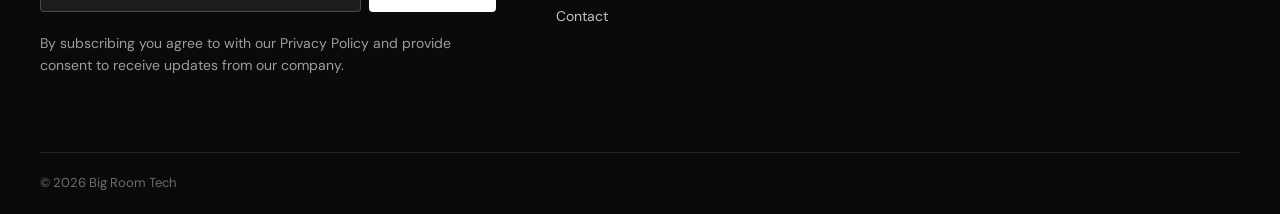
==== commit 964d5c86: "Update contact info: remove phone/address, use Porto & Miami - Remove US phone number and street add" ====
--- a/index.html
+++ b/index.html
@@ -145,9 +145,8 @@
         </div>
         <div class="footer-col">
           <h4>Contact</h4>
-          <a href="tel:+13054907748">+1 (305) 490 7748</a>
           <a href="mailto:info@bigroomtech.com">info@bigroomtech.com</a>
-          <p>111 NE 1st St, 8th Floor,<br>Miami, FL 33132</p>
+          <p>Porto &amp; Miami</p>
         </div>
         <div class="footer-col">
           <h4>Follow us</h4>
@@ -156,7 +155,7 @@
         </div>
       </div>
     </div>
-    <div class="footer-bottom"><p>© 2025 Big Room Tech LLC</p></div>
+    <div class="footer-bottom"><p>© 2026 Big Room Tech</p></div>
   </footer>
 
   <script src="js/main.js"></script>
--- a/css/style.css
+++ b/css/style.css
@@ -275,7 +275,7 @@
   max-width: var(--max-width);
   margin: 0 auto;
   display: grid;
-  grid-template-columns: repeat(auto-fit, minmax(300px, 1fr));
+  grid-template-columns: repeat(2, 1fr);
   gap: 24px;
   text-align: left;
 }
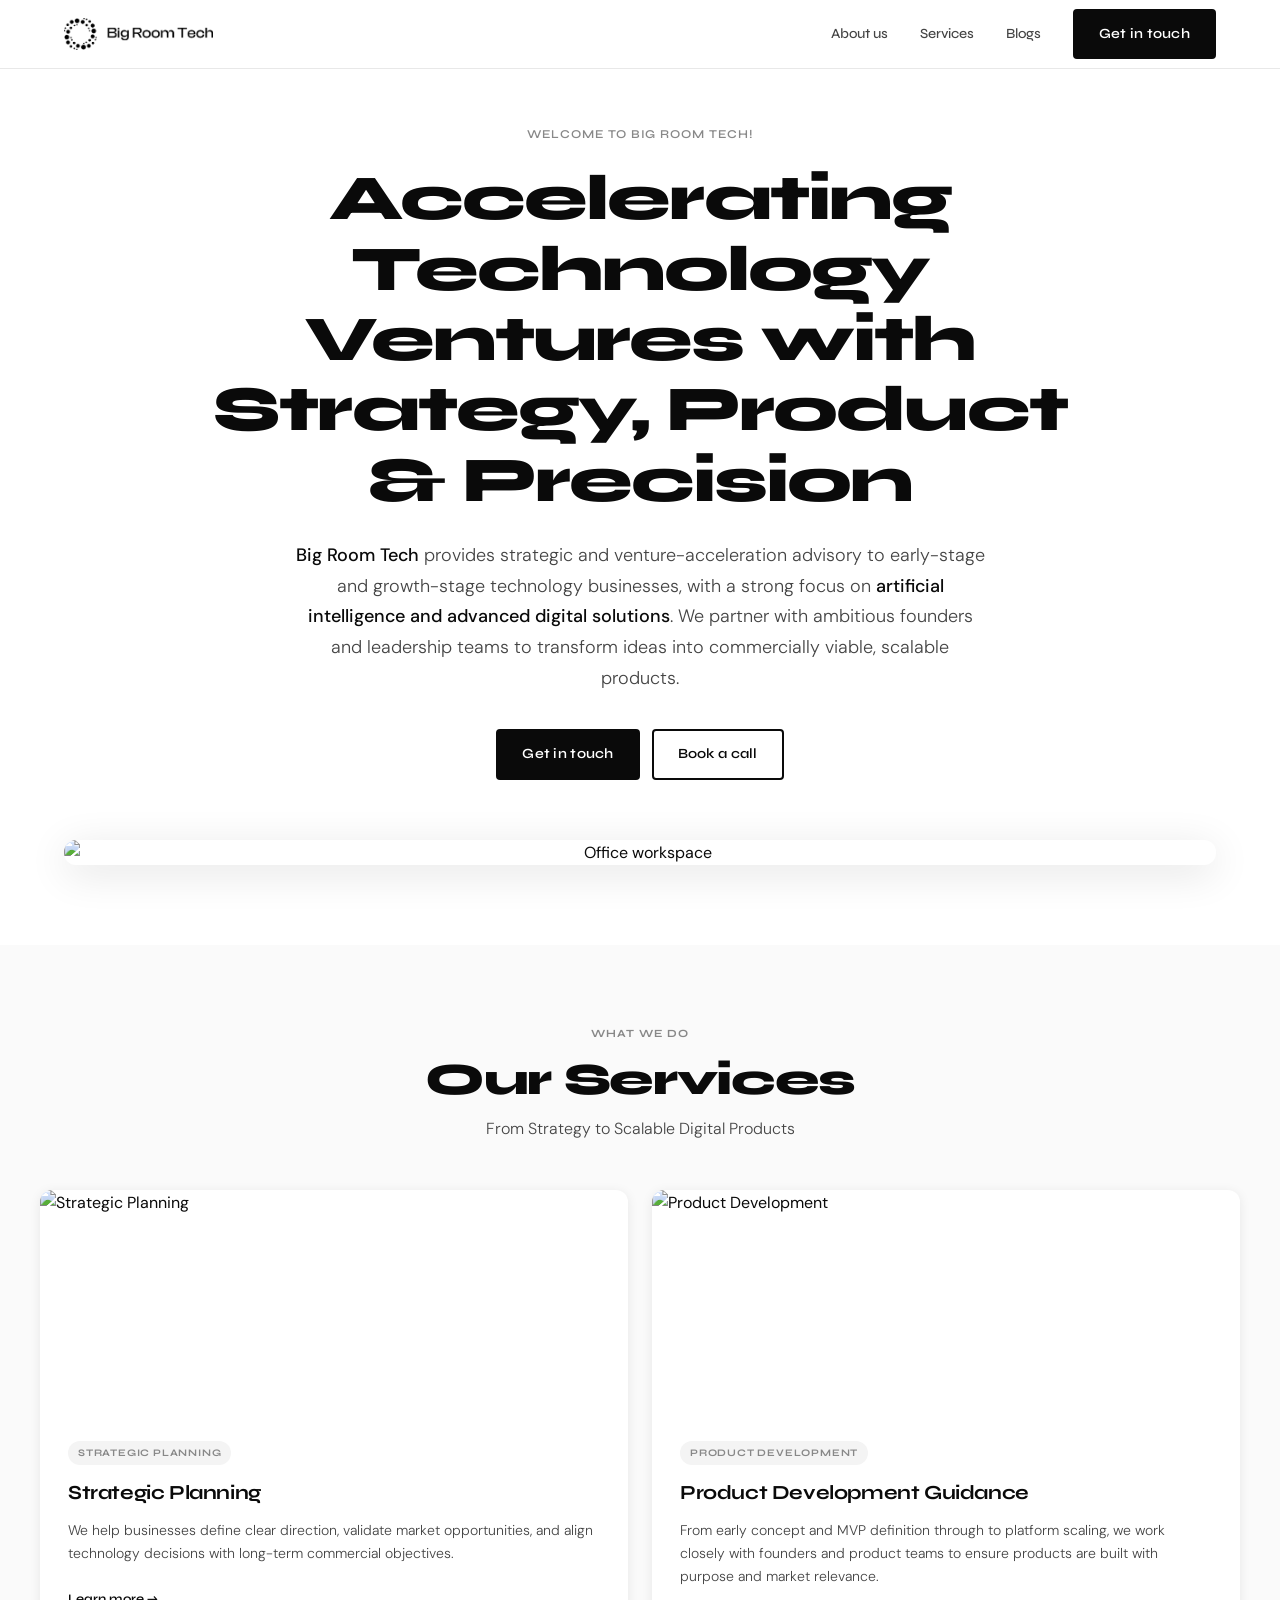
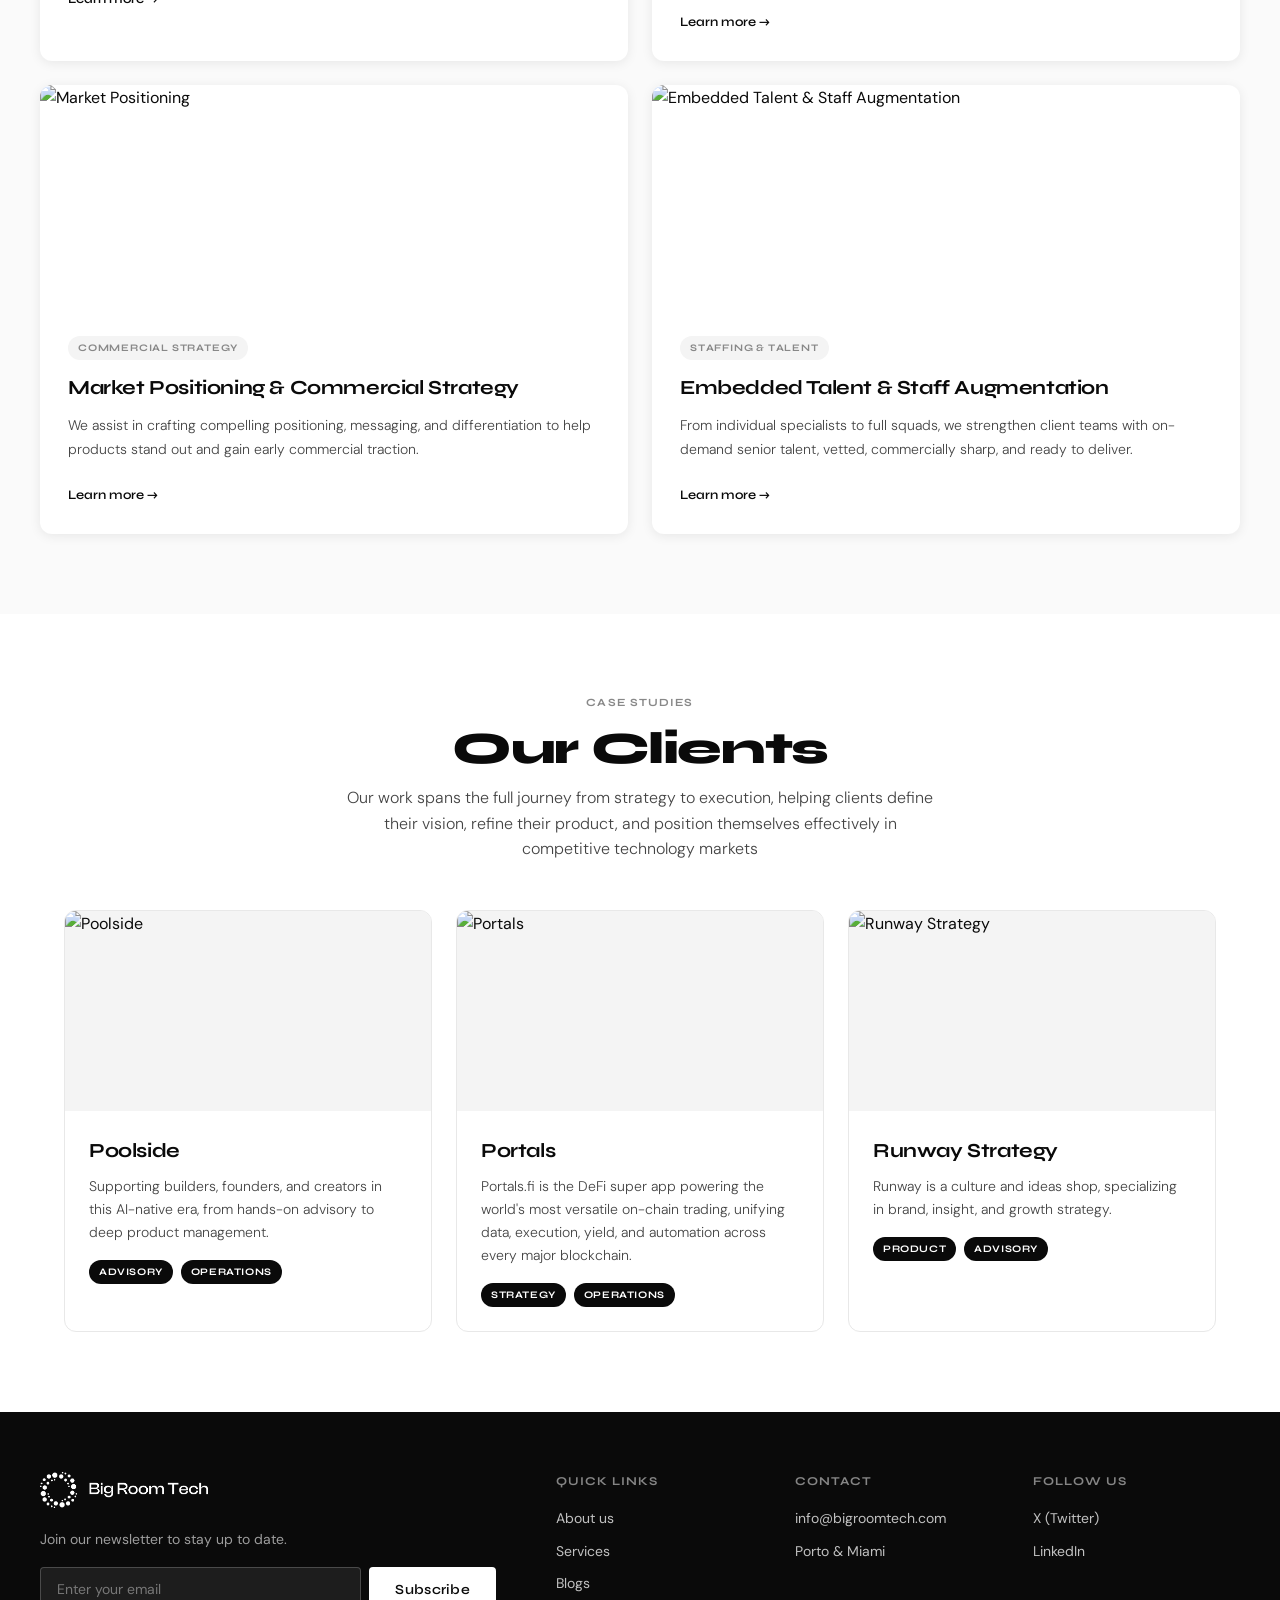
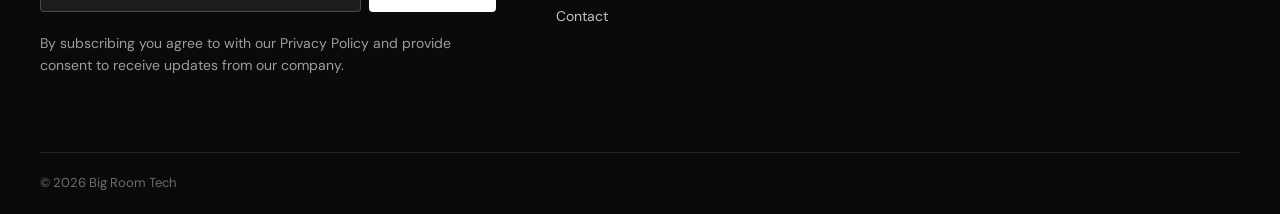
==== commit fb0fcf41: "Remove em dashes across site content Replace em dashes with commas throughout HTML, blog markdown, a" ====
--- a/index.html
+++ b/index.html
@@ -84,7 +84,7 @@
         <div class="service-body">
           <div class="service-badge">Staffing & Talent</div>
           <h3>Embedded Talent & Staff Augmentation</h3>
-          <p>From individual specialists to full squads, we strengthen client teams with on-demand senior talent — vetted, commercially sharp, and ready to deliver.</p>
+          <p>From individual specialists to full squads, we strengthen client teams with on-demand senior talent, vetted, commercially sharp, and ready to deliver.</p>
           <a href="/join" class="link-arrow">Learn more →</a>
         </div>
       </div>
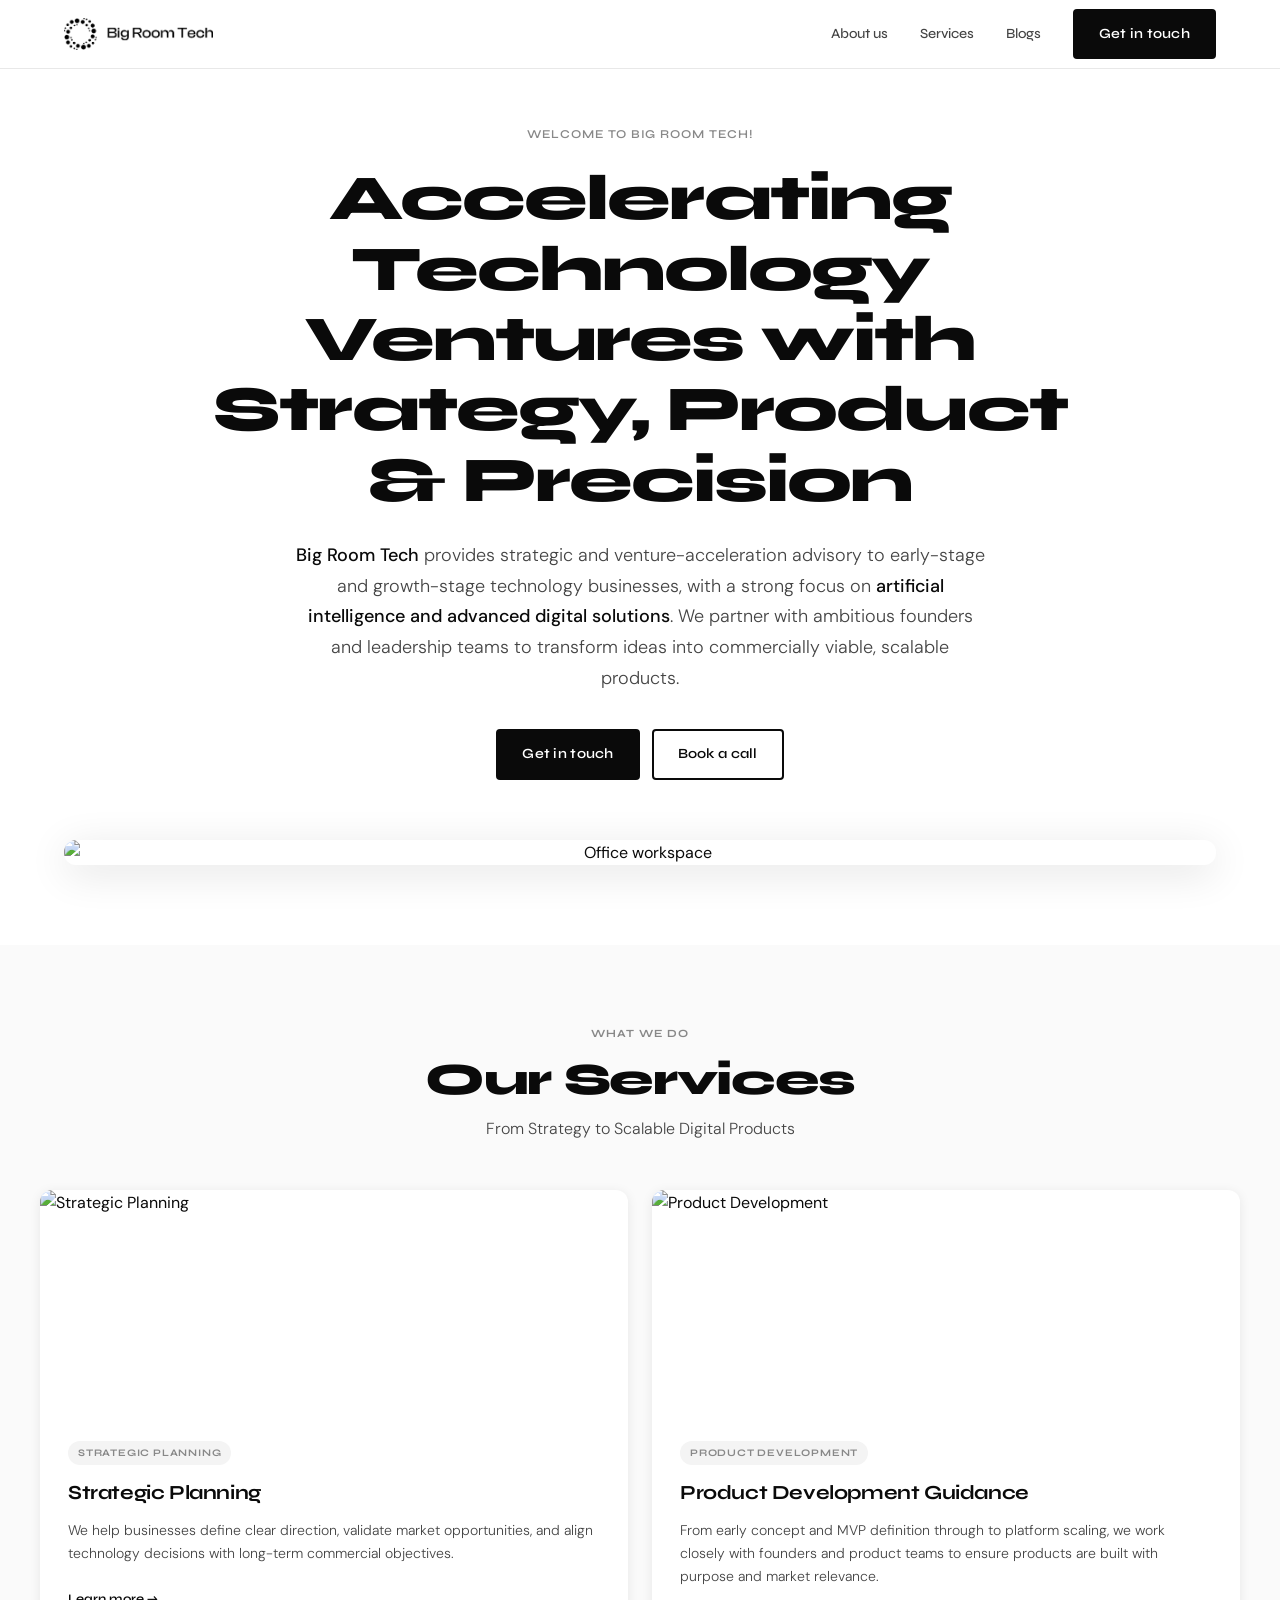
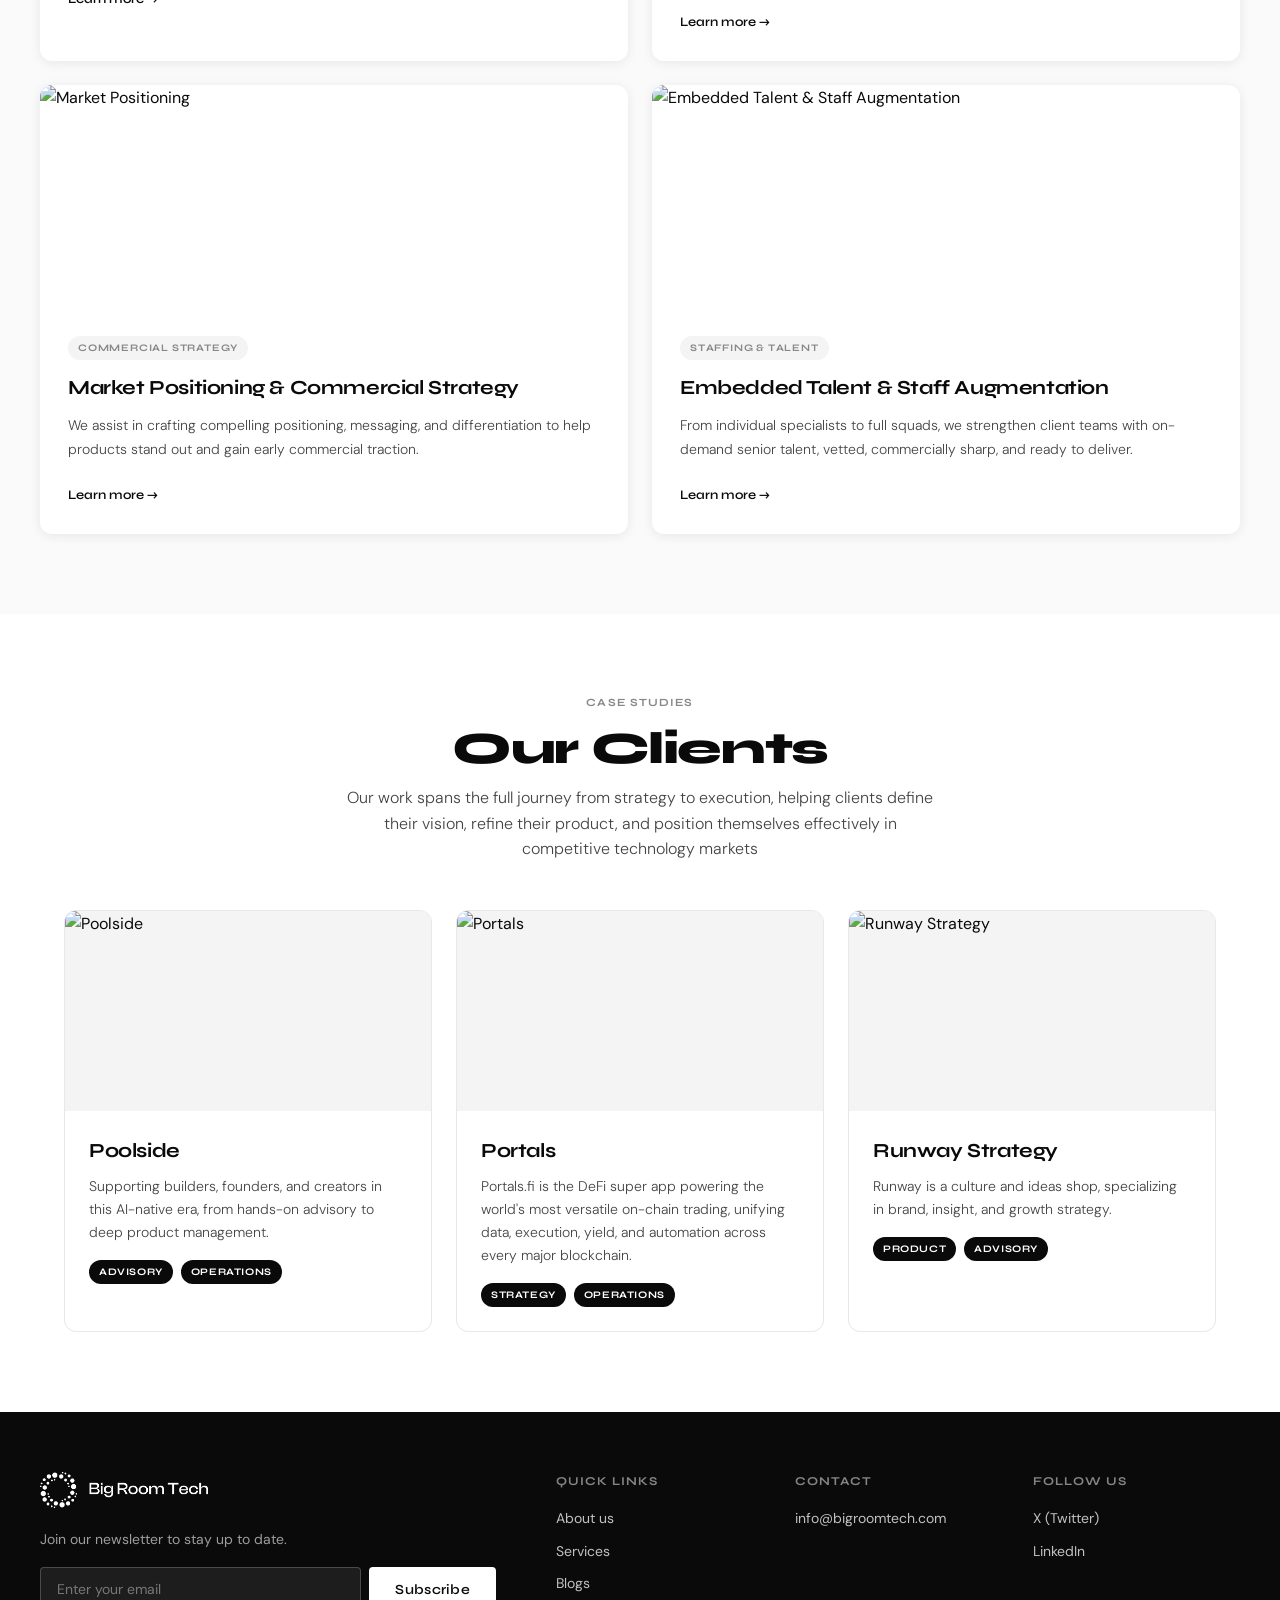
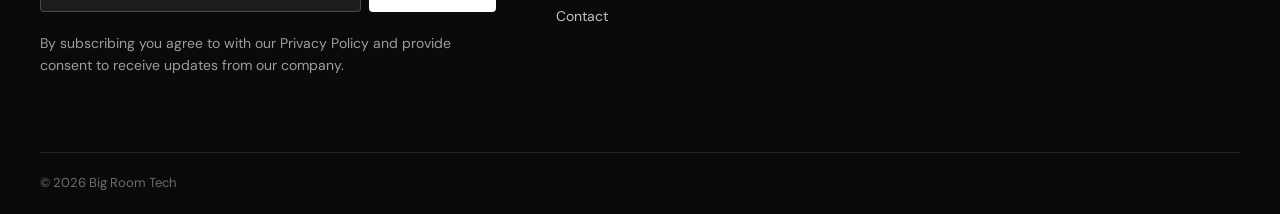
==== commit f9b7184f: "Remove Porto & Miami location references site-wide Keep the brand global rather than pinning to two " ====
--- a/index.html
+++ b/index.html
@@ -146,7 +146,6 @@
         <div class="footer-col">
           <h4>Contact</h4>
           <a href="mailto:info@bigroomtech.com">info@bigroomtech.com</a>
-          <p>Porto &amp; Miami</p>
         </div>
         <div class="footer-col">
           <h4>Follow us</h4>
--- a/css/style.css
+++ b/css/style.css
@@ -723,6 +723,72 @@
 }
 
 /* =============================================
+   FOUNDER SECTION (About page)
+   ============================================= */
+.founder-section {
+  padding: 100px 24px;
+  background: var(--white);
+}
+.founder-inner {
+  max-width: var(--max-width);
+  margin: 0 auto;
+  display: grid;
+  grid-template-columns: 340px 1fr;
+  gap: 64px;
+  align-items: start;
+}
+.founder-photo {
+  border-radius: var(--radius-lg);
+  overflow: hidden;
+  box-shadow: var(--shadow-lg);
+  aspect-ratio: 1 / 1;
+  background: var(--gray-100);
+}
+.founder-photo img {
+  width: 100%;
+  height: 100%;
+  object-fit: cover;
+  display: block;
+}
+.founder-content .section-label { margin-bottom: 12px; }
+.founder-name {
+  font-family: var(--font-display);
+  font-size: clamp(28px, 4vw, 40px);
+  font-weight: 800;
+  letter-spacing: -0.02em;
+  line-height: 1.1;
+  margin-bottom: 4px;
+}
+.founder-title {
+  font-family: var(--font-display);
+  font-size: 15px;
+  font-weight: 600;
+  color: var(--gray-500);
+  text-transform: uppercase;
+  letter-spacing: 0.06em;
+  margin-bottom: 24px;
+}
+.founder-bio p {
+  font-size: 16px;
+  line-height: 1.75;
+  color: var(--gray-700);
+  margin-bottom: 16px;
+  font-weight: 300;
+}
+.founder-cta { margin-top: 12px; }
+
+@media (max-width: 800px) {
+  .founder-inner {
+    grid-template-columns: 1fr;
+    gap: 32px;
+  }
+  .founder-photo {
+    max-width: 260px;
+    margin: 0 auto;
+  }
+}
+
+/* =============================================
    JOIN PAGE
    ============================================= */
 .hero-ticks {
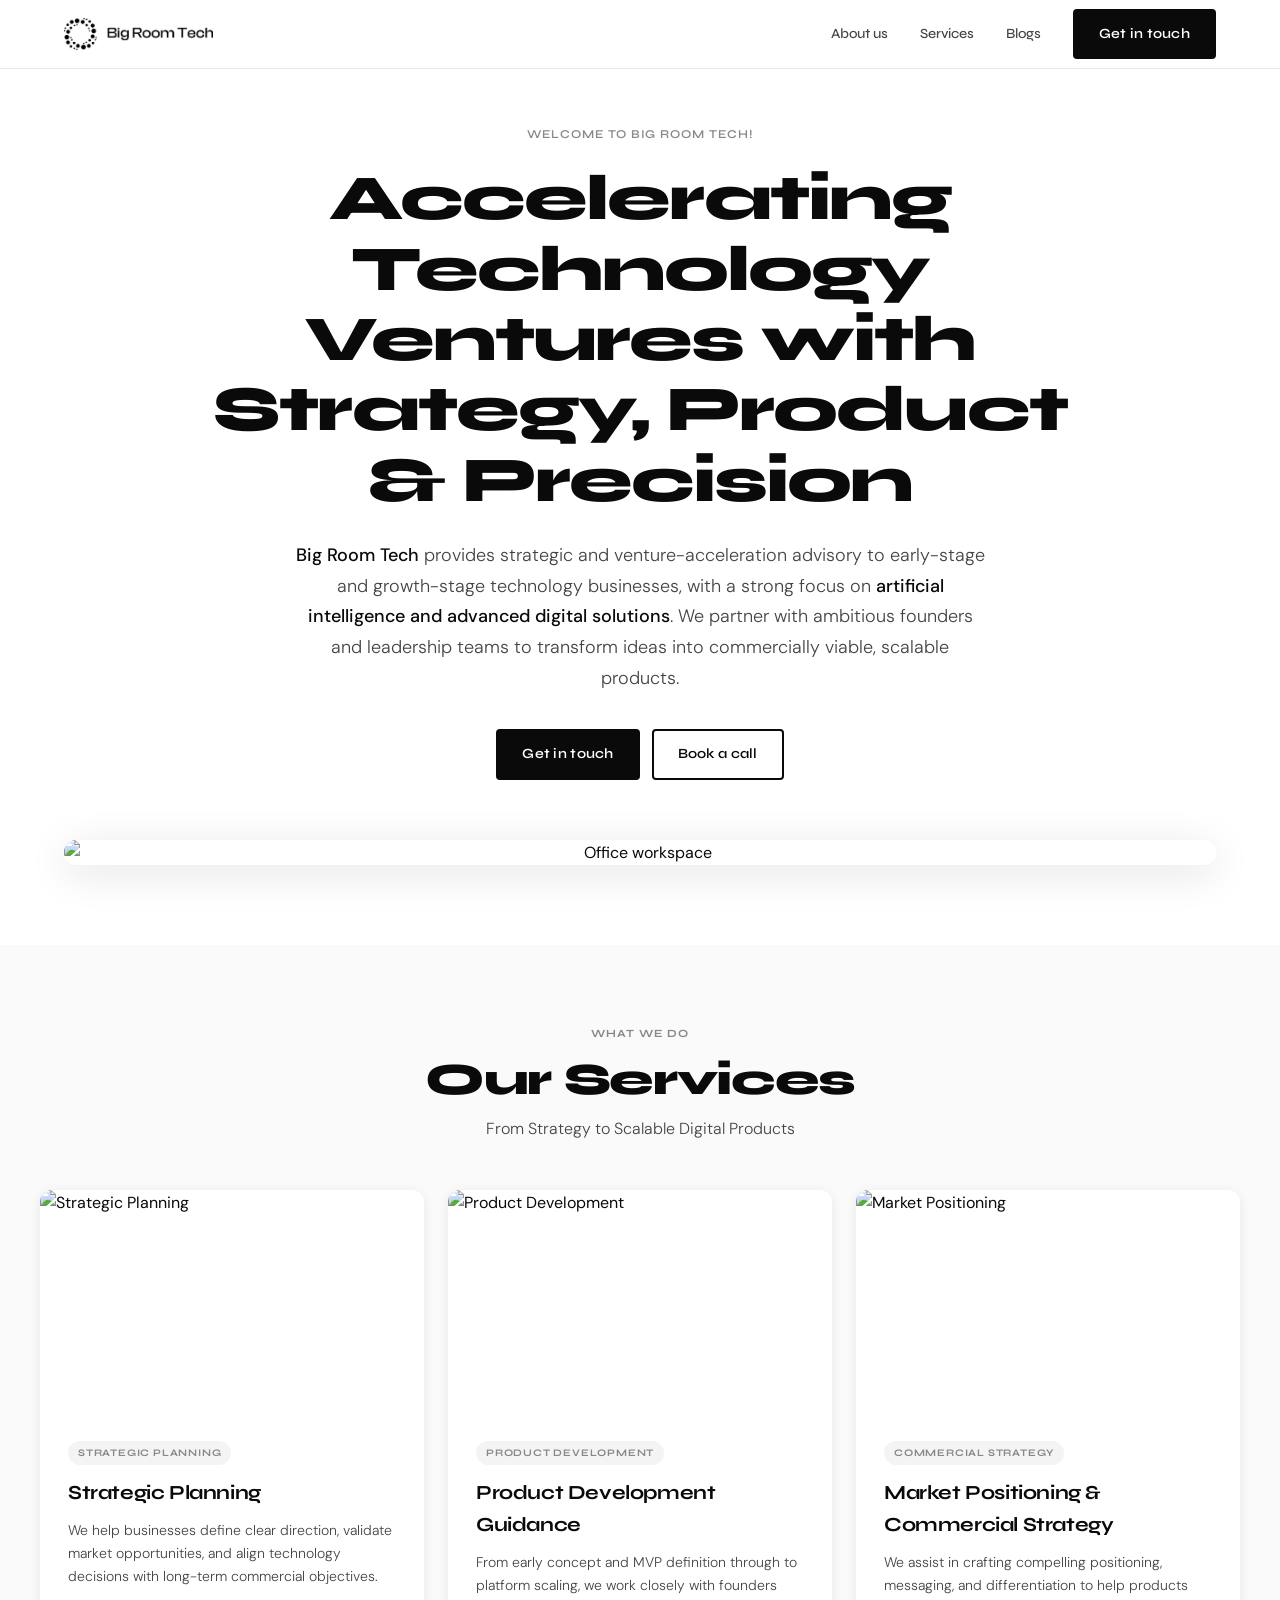
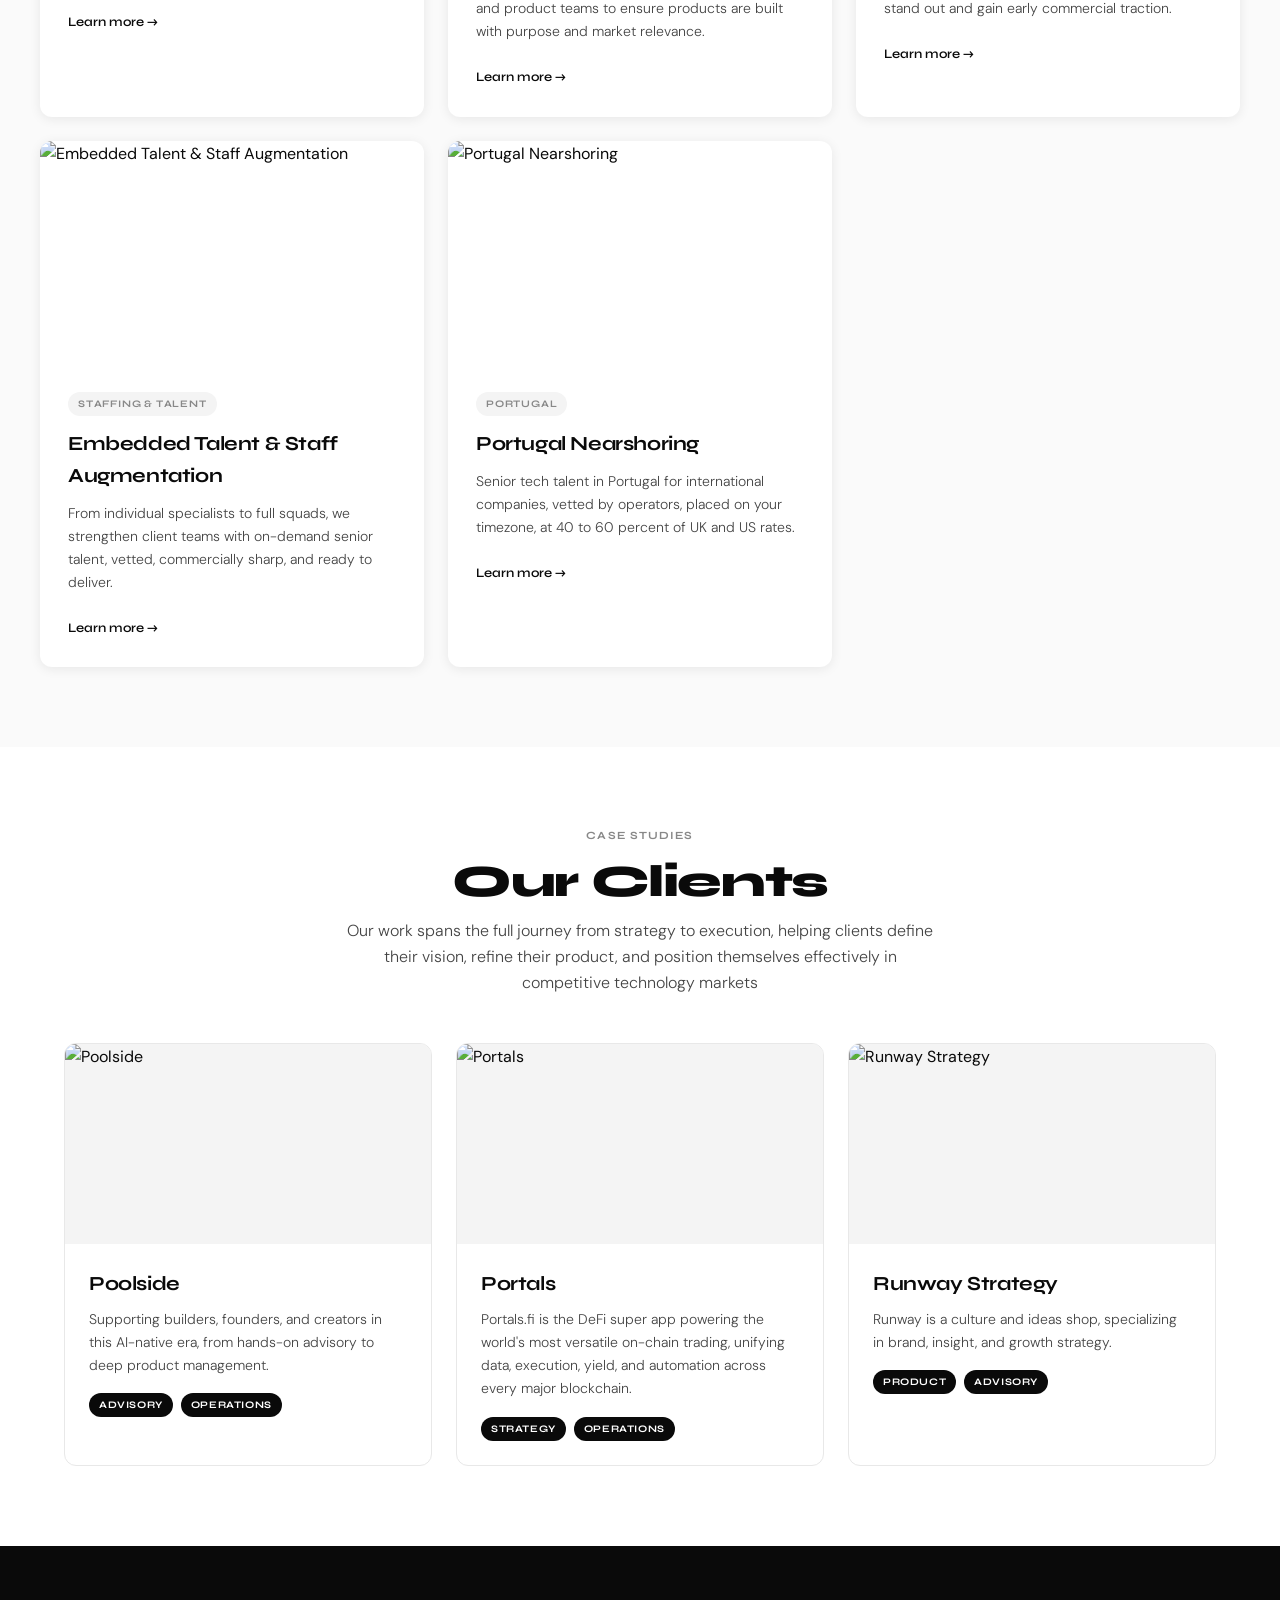
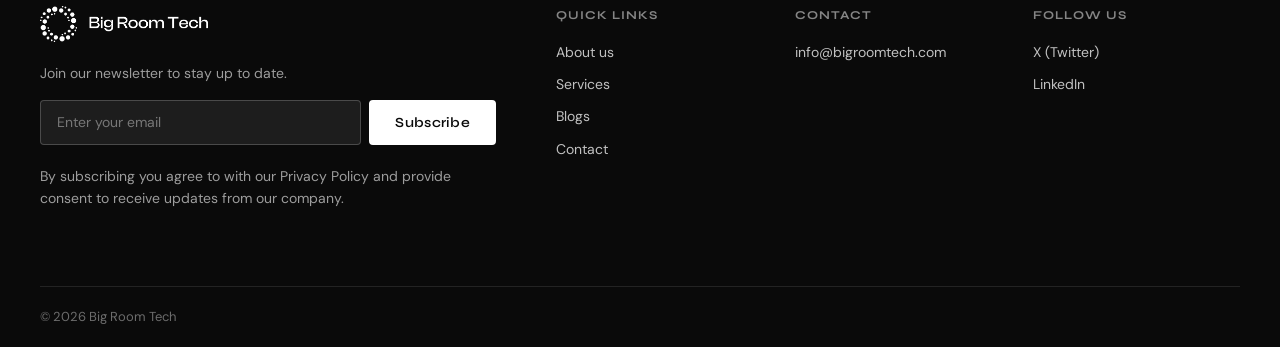
==== commit 32a7e569: "Add Portugal nearshoring offering (staging) New /portugal landing page positioning Big Room Tech as " ====
--- a/index.html
+++ b/index.html
@@ -88,6 +88,15 @@
           <a href="/join" class="link-arrow">Learn more →</a>
         </div>
       </div>
+      <div class="service-card">
+        <div class="service-img"><img src="https://images.unsplash.com/photo-1555881400-74d7acaacd8b?w=1200&auto=format&fit=crop&q=80" alt="Portugal Nearshoring" /></div>
+        <div class="service-body">
+          <div class="service-badge">Portugal</div>
+          <h3>Portugal Nearshoring</h3>
+          <p>Senior tech talent in Portugal for international companies, vetted by operators, placed on your timezone, at 40 to 60 percent of UK and US rates.</p>
+          <a href="/portugal" class="link-arrow">Learn more →</a>
+        </div>
+      </div>
     </div>
   </section>
 
--- a/css/style.css
+++ b/css/style.css
@@ -275,7 +275,7 @@
   max-width: var(--max-width);
   margin: 0 auto;
   display: grid;
-  grid-template-columns: repeat(2, 1fr);
+  grid-template-columns: repeat(3, 1fr);
   gap: 24px;
   text-align: left;
 }
@@ -723,6 +723,40 @@
 }
 
 /* =============================================
+   PORTUGAL PAGE
+   ============================================= */
+.pt-section {
+  padding: 80px 24px;
+}
+.pt-section-light { background: var(--gray-50); }
+.pt-inner {
+  max-width: 820px;
+  margin: 0 auto;
+}
+.pt-inner .section-title {
+  text-align: left;
+  margin-bottom: 24px;
+}
+.pt-lead {
+  font-size: 17px;
+  line-height: 1.75;
+  color: var(--gray-700);
+  font-weight: 300;
+  margin-bottom: 20px;
+}
+.pt-list {
+  padding-left: 22px;
+  margin-bottom: 20px;
+  color: var(--gray-700);
+}
+.pt-list li {
+  font-size: 16px;
+  line-height: 1.75;
+  margin-bottom: 10px;
+  font-weight: 300;
+}
+
+/* =============================================
    FOUNDER SECTION (About page)
    ============================================= */
 .founder-section {
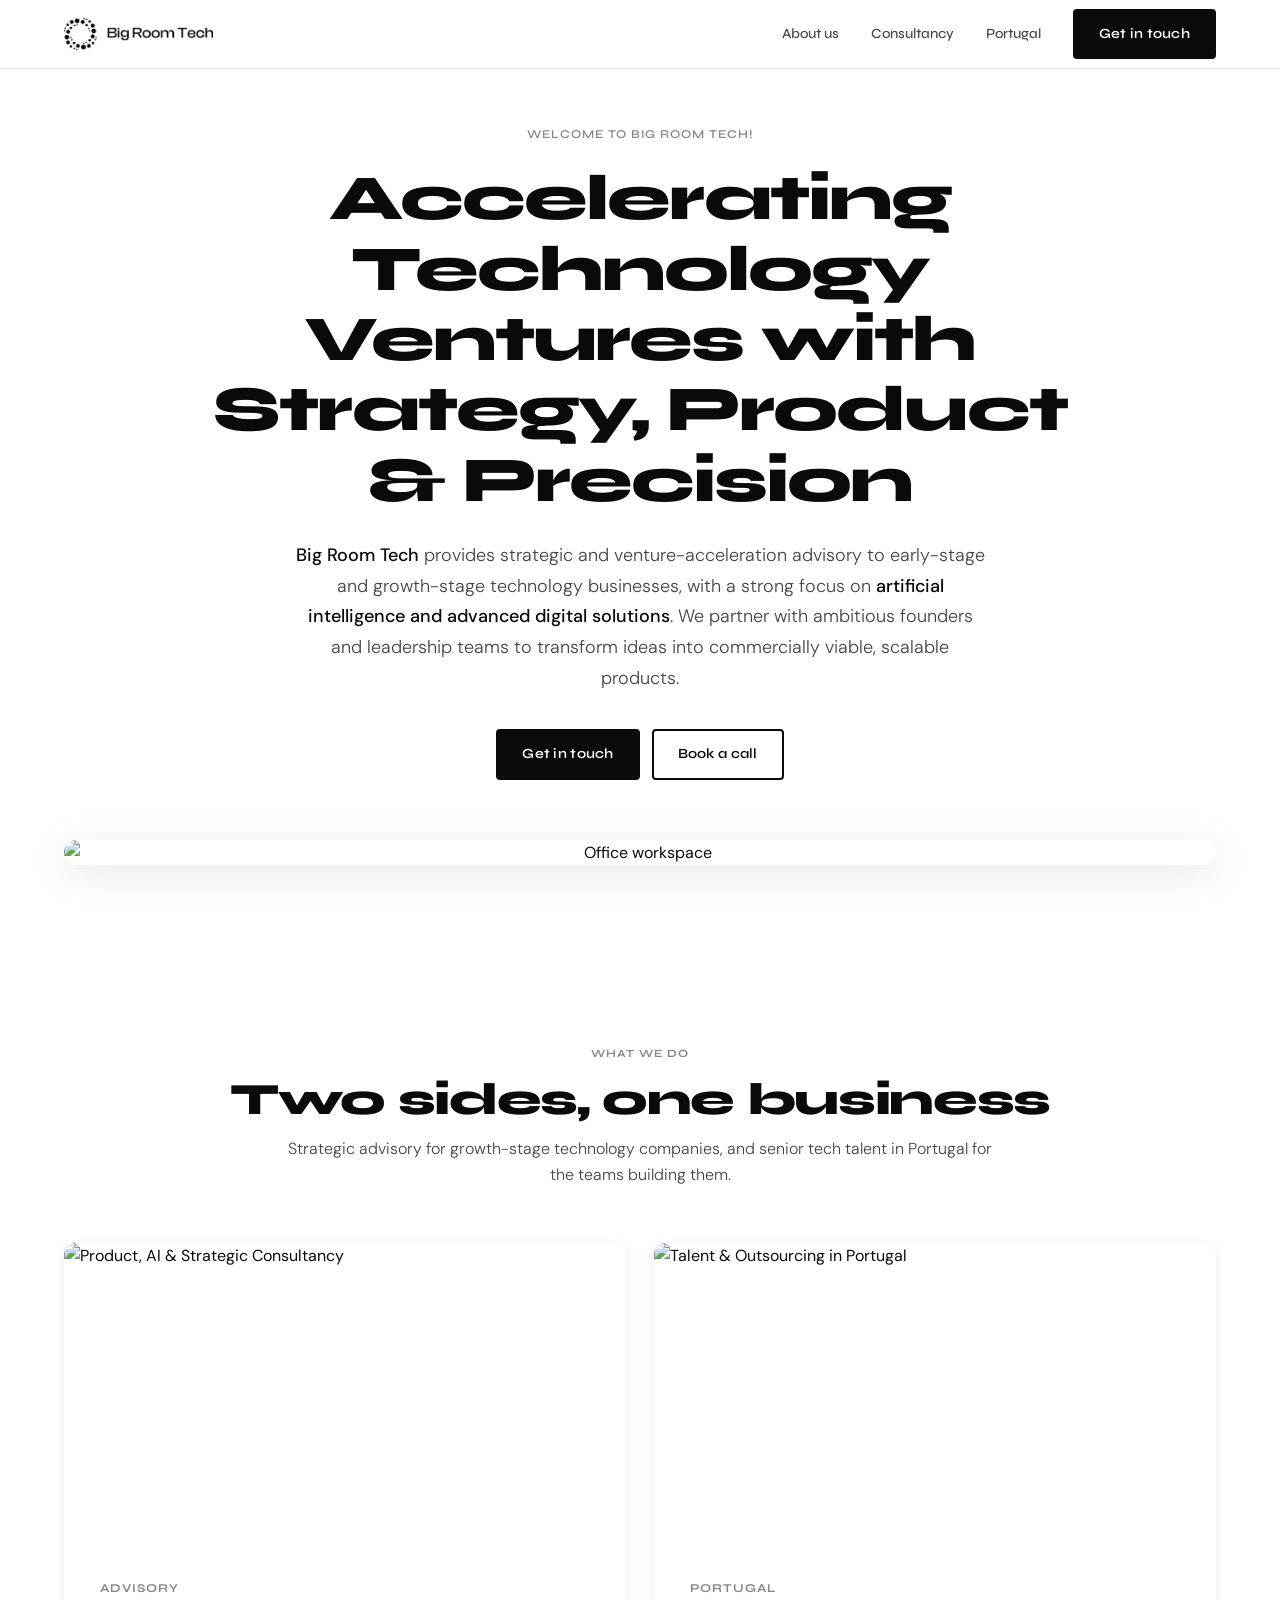
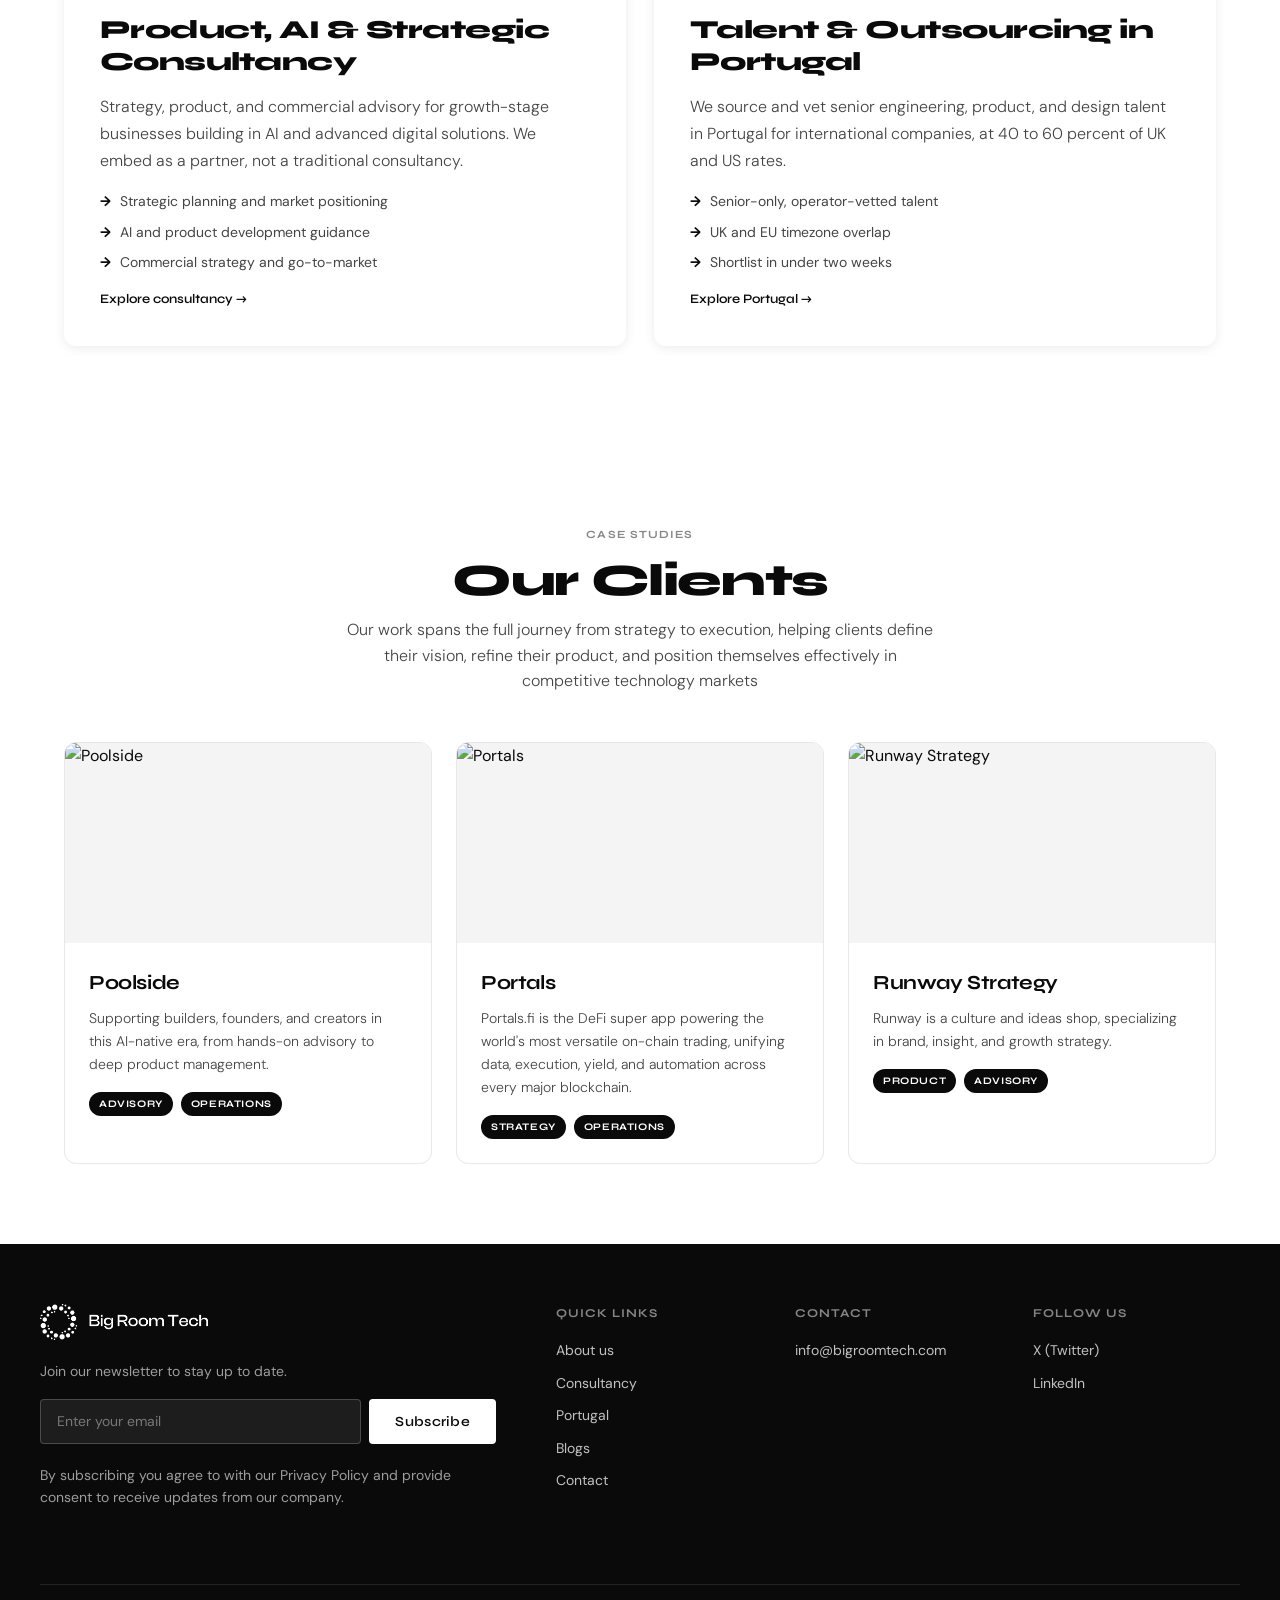
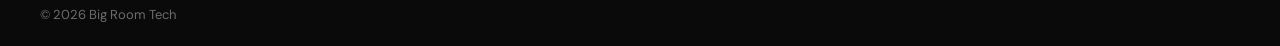
==== commit c2417b47: "Restructure site to two-pillar model Homepage drops the 5-card services grid for two large container" ====
--- a/index.html
+++ b/index.html
@@ -20,16 +20,16 @@
       <a href="index.html" class="nav-logo"><img src="/images/full-logo-black.png" alt="Big Room Tech"></a>
       <div class="nav-links">
         <a href="about.html">About us</a>
-        <a href="services.html">Services</a>
-        <a href="blogs.html">Blogs</a>
+        <a href="/consultancy">Consultancy</a>
+        <a href="/portugal">Portugal</a>
         <a href="contact.html" class="btn btn-primary">Get in touch</a>
       </div>
       <button class="nav-toggle" id="navToggle"><span></span><span></span><span></span></button>
     </div>
     <div class="nav-mobile" id="navMobile">
       <a href="about.html">About us</a>
-      <a href="services.html">Services</a>
-      <a href="blogs.html">Blogs</a>
+      <a href="/consultancy">Consultancy</a>
+      <a href="/portugal">Portugal</a>
       <a href="contact.html">Get in touch</a>
     </div>
   </nav>
@@ -47,56 +47,46 @@
     </div>
   </section>
 
-  <section class="services-section">
+  <section class="pillars-section">
     <div class="section-label">What we do</div>
-    <h2 class="section-title">Our Services</h2>
-    <p class="section-sub">From Strategy to Scalable Digital Products</p>
-    <div class="services-grid">
-      <div class="service-card">
-        <div class="service-img"><img src="https://cdn.prod.website-files.com/69373f99049e8f6fb4d12ec4/69373f99049e8f6fb4d12f65_jodie-cook-pqt5JEKRJaw-unsplash%20(2).webp" alt="Strategic Planning" /></div>
-        <div class="service-body">
-          <div class="service-badge">Strategic Planning</div>
-          <h3>Strategic Planning</h3>
-          <p>We help businesses define clear direction, validate market opportunities, and align technology decisions with long-term commercial objectives.</p>
-          <a href="services.html" class="link-arrow">Learn more →</a>
+    <h2 class="section-title">Two sides, one business</h2>
+    <p class="section-sub">Strategic advisory for growth-stage technology companies, and senior tech talent in Portugal for the teams building them.</p>
+    <div class="pillars-grid">
+
+      <a href="/consultancy" class="pillar-card">
+        <div class="pillar-img">
+          <img src="https://cdn.prod.website-files.com/69373f99049e8f6fb4d12ec4/69373f99049e8f6fb4d12f65_jodie-cook-pqt5JEKRJaw-unsplash%20(2).webp" alt="Product, AI & Strategic Consultancy" />
         </div>
-      </div>
-      <div class="service-card">
-        <div class="service-img"><img src="https://cdn.prod.website-files.com/66386a9c5a29d081bf4e6f63/663b5cf80bf50313bd94fc49_william-hook-9e9PD9blAto-unsplash%20(1).webp" alt="Product Development" /></div>
-        <div class="service-body">
-          <div class="service-badge">Product Development</div>
-          <h3>Product Development Guidance</h3>
-          <p>From early concept and MVP definition through to platform scaling, we work closely with founders and product teams to ensure products are built with purpose and market relevance.</p>
-          <a href="services.html" class="link-arrow">Learn more →</a>
+        <div class="pillar-body">
+          <div class="pillar-badge">Advisory</div>
+          <h3>Product, AI &amp; Strategic Consultancy</h3>
+          <p>Strategy, product, and commercial advisory for growth-stage businesses building in AI and advanced digital solutions. We embed as a partner, not a traditional consultancy.</p>
+          <ul class="pillar-list">
+            <li>Strategic planning and market positioning</li>
+            <li>AI and product development guidance</li>
+            <li>Commercial strategy and go-to-market</li>
+          </ul>
+          <span class="link-arrow">Explore consultancy →</span>
         </div>
-      </div>
-      <div class="service-card">
-        <div class="service-img"><img src="https://cdn.prod.website-files.com/69373f99049e8f6fb4d12ec4/69373f99049e8f6fb4d12f64_nik-q1n1LmoL4Es-unsplash%20(1).webp" alt="Market Positioning" /></div>
-        <div class="service-body">
-          <div class="service-badge">Commercial Strategy</div>
-          <h3>Market Positioning & Commercial Strategy</h3>
-          <p>We assist in crafting compelling positioning, messaging, and differentiation to help products stand out and gain early commercial traction.</p>
-          <a href="services.html" class="link-arrow">Learn more →</a>
+      </a>
+
+      <a href="/portugal" class="pillar-card">
+        <div class="pillar-img">
+          <img src="https://images.unsplash.com/photo-1555881400-74d7acaacd8b?w=1200&auto=format&fit=crop&q=80" alt="Talent & Outsourcing in Portugal" />
         </div>
-      </div>
-      <div class="service-card">
-        <div class="service-img"><img src="https://images.unsplash.com/photo-1552664730-d307ca884978?w=1200&auto=format&fit=crop&q=80" alt="Embedded Talent & Staff Augmentation" /></div>
-        <div class="service-body">
-          <div class="service-badge">Staffing & Talent</div>
-          <h3>Embedded Talent & Staff Augmentation</h3>
-          <p>From individual specialists to full squads, we strengthen client teams with on-demand senior talent, vetted, commercially sharp, and ready to deliver.</p>
-          <a href="/join" class="link-arrow">Learn more →</a>
+        <div class="pillar-body">
+          <div class="pillar-badge">Portugal</div>
+          <h3>Talent &amp; Outsourcing in Portugal</h3>
+          <p>We source and vet senior engineering, product, and design talent in Portugal for international companies, at 40 to 60 percent of UK and US rates.</p>
+          <ul class="pillar-list">
+            <li>Senior-only, operator-vetted talent</li>
+            <li>UK and EU timezone overlap</li>
+            <li>Shortlist in under two weeks</li>
+          </ul>
+          <span class="link-arrow">Explore Portugal →</span>
         </div>
-      </div>
-      <div class="service-card">
-        <div class="service-img"><img src="https://images.unsplash.com/photo-1555881400-74d7acaacd8b?w=1200&auto=format&fit=crop&q=80" alt="Portugal Nearshoring" /></div>
-        <div class="service-body">
-          <div class="service-badge">Portugal</div>
-          <h3>Portugal Nearshoring</h3>
-          <p>Senior tech talent in Portugal for international companies, vetted by operators, placed on your timezone, at 40 to 60 percent of UK and US rates.</p>
-          <a href="/portugal" class="link-arrow">Learn more →</a>
-        </div>
-      </div>
+      </a>
+
     </div>
   </section>
 
@@ -148,7 +138,8 @@
         <div class="footer-col">
           <h4>Quick Links</h4>
           <a href="about.html">About us</a>
-          <a href="services.html">Services</a>
+          <a href="/consultancy">Consultancy</a>
+          <a href="/portugal">Portugal</a>
           <a href="blogs.html">Blogs</a>
           <a href="contact.html">Contact</a>
         </div>
--- a/css/style.css
+++ b/css/style.css
@@ -723,6 +723,102 @@
 }
 
 /* =============================================
+   HOMEPAGE PILLARS (two-container section)
+   ============================================= */
+.pillars-section {
+  max-width: var(--max-width);
+  margin: 0 auto;
+  padding: 100px 24px;
+  text-align: center;
+}
+.pillars-section .section-sub { margin: 0 auto 56px; max-width: 720px; }
+
+.pillars-grid {
+  display: grid;
+  grid-template-columns: 1fr 1fr;
+  gap: 28px;
+  text-align: left;
+}
+
+.pillar-card {
+  background: var(--white);
+  border-radius: var(--radius-lg);
+  overflow: hidden;
+  box-shadow: var(--shadow);
+  transition: transform var(--transition), box-shadow var(--transition);
+  text-decoration: none;
+  color: var(--black);
+  display: flex;
+  flex-direction: column;
+}
+.pillar-card:hover {
+  transform: translateY(-4px);
+  box-shadow: var(--shadow-lg);
+}
+.pillar-img { height: 300px; overflow: hidden; }
+.pillar-img img {
+  width: 100%;
+  height: 100%;
+  object-fit: cover;
+  transition: transform 0.4s ease;
+}
+.pillar-card:hover .pillar-img img { transform: scale(1.04); }
+
+.pillar-body { padding: 36px; display: flex; flex-direction: column; gap: 16px; flex: 1; }
+.pillar-badge {
+  display: inline-block;
+  font-family: var(--font-display);
+  font-size: 12px;
+  font-weight: 700;
+  letter-spacing: 0.08em;
+  text-transform: uppercase;
+  color: var(--gray-500);
+}
+.pillar-body h3 {
+  font-family: var(--font-display);
+  font-size: 26px;
+  font-weight: 800;
+  letter-spacing: -0.02em;
+  line-height: 1.2;
+}
+.pillar-body > p {
+  font-size: 16px;
+  line-height: 1.7;
+  color: var(--gray-700);
+  font-weight: 300;
+}
+.pillar-list {
+  list-style: none;
+  padding: 0;
+  margin: 0;
+  display: flex;
+  flex-direction: column;
+  gap: 8px;
+  flex: 1;
+}
+.pillar-list li {
+  position: relative;
+  padding-left: 20px;
+  font-size: 14px;
+  color: var(--gray-700);
+  line-height: 1.6;
+}
+.pillar-list li::before {
+  content: "→";
+  position: absolute;
+  left: 0;
+  top: 0;
+  color: var(--black);
+  font-weight: 700;
+}
+.pillar-card .link-arrow { margin-top: auto; }
+
+@media (max-width: 800px) {
+  .pillars-grid { grid-template-columns: 1fr; }
+  .pillar-body { padding: 28px; }
+}
+
+/* =============================================
    PORTUGAL PAGE
    ============================================= */
 .pt-section {
@@ -755,6 +851,7 @@
   margin-bottom: 10px;
   font-weight: 300;
 }
+.pt-divider { border-top: 1px solid var(--gray-200); }
 
 /* =============================================
    FOUNDER SECTION (About page)
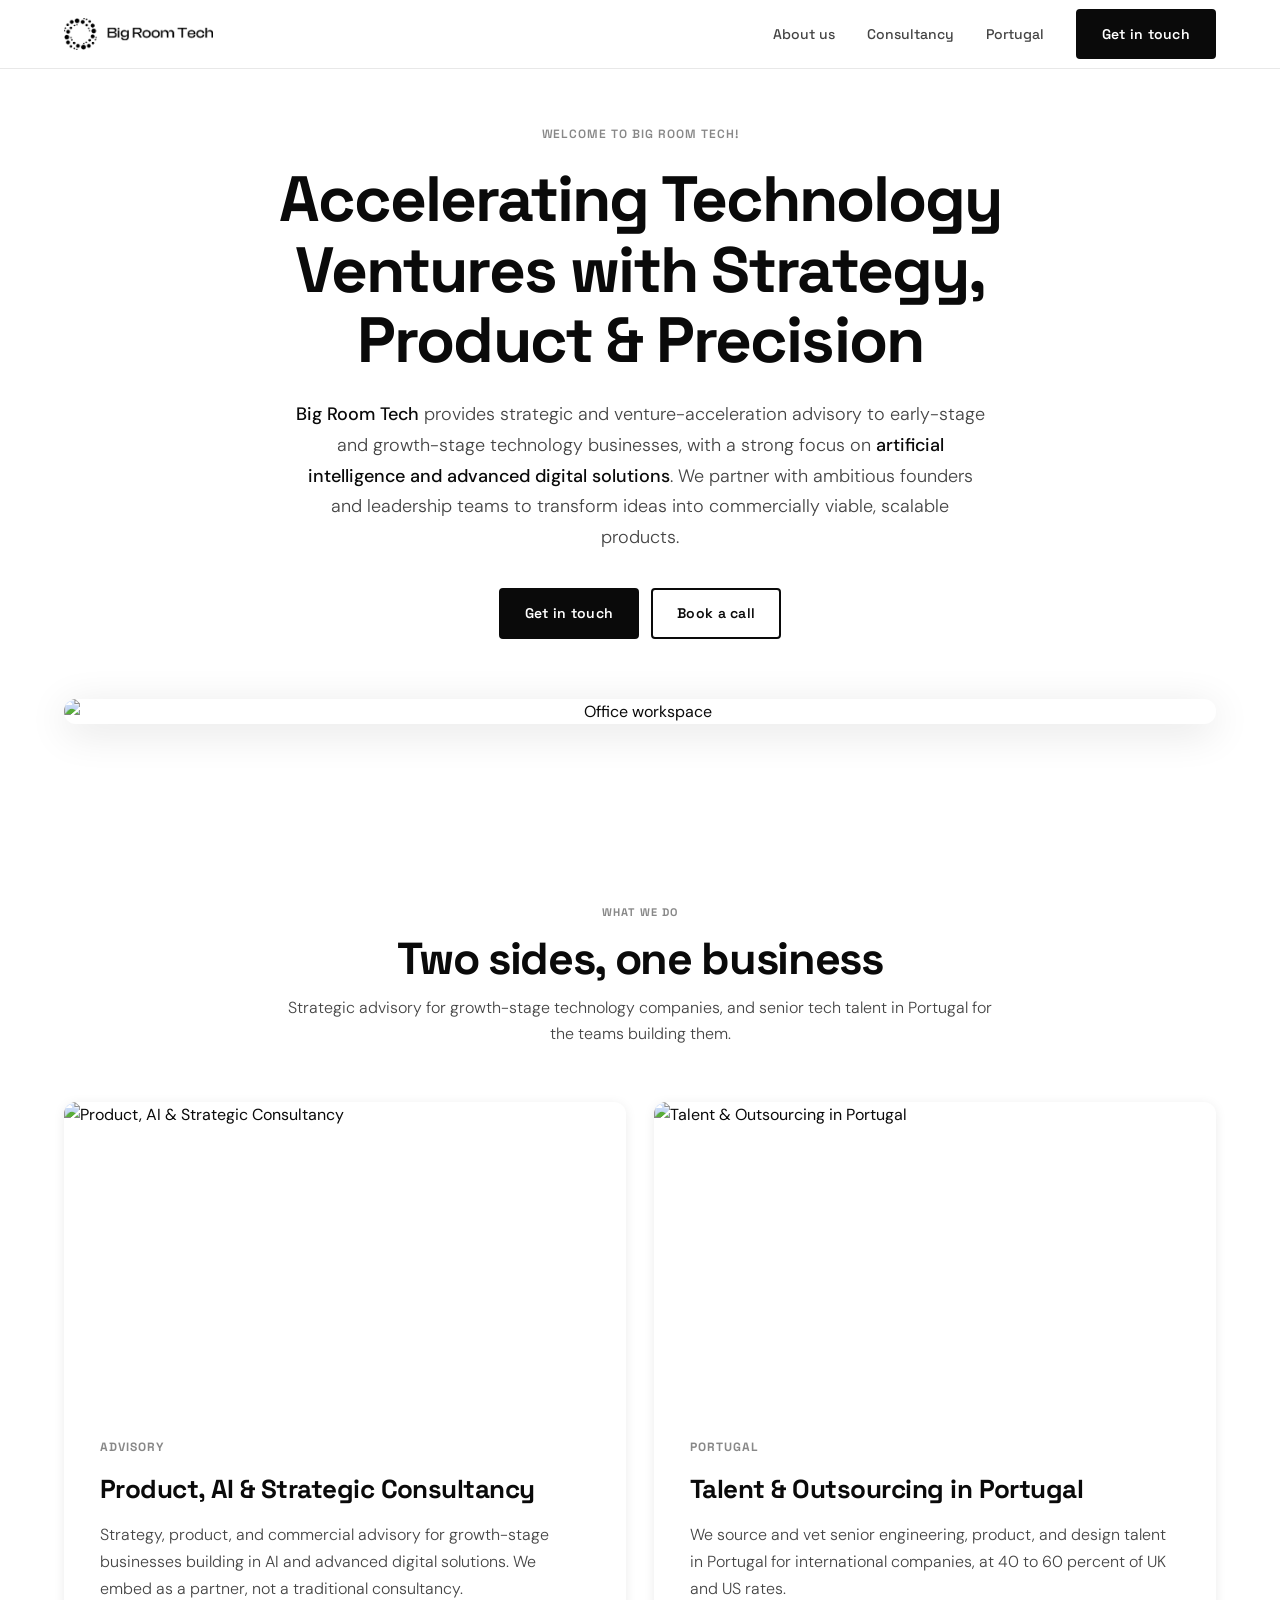
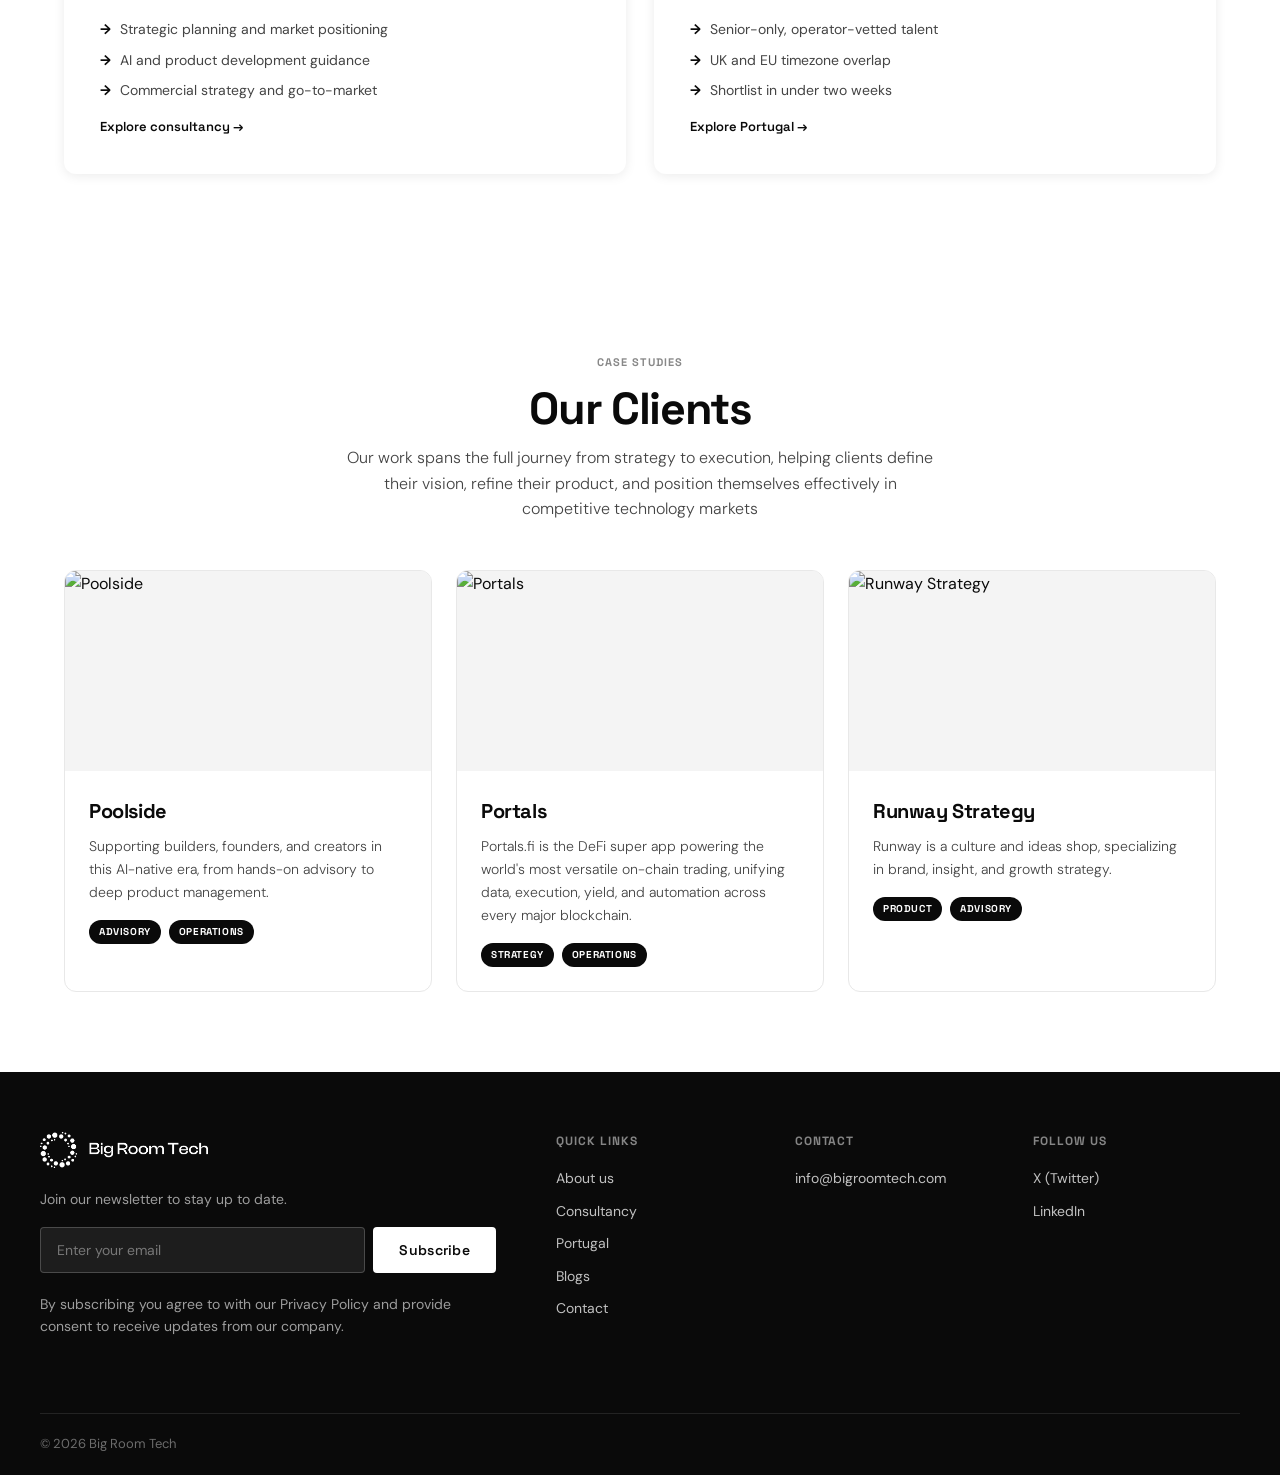
==== commit c485dfeb: "Swap display font from Syne to Space Grotesk Better readability on headings. Max weight drops from 8" ====
--- a/index.html
+++ b/index.html
@@ -10,7 +10,7 @@
   <meta name="description" content="Big Room Tech provides strategic and venture-acceleration advisory to early-stage and growth-stage technology businesses." />
   <link rel="preconnect" href="https://fonts.googleapis.com">
   <link rel="preconnect" href="https://fonts.gstatic.com" crossorigin>
-  <link href="https://fonts.googleapis.com/css2?family=Syne:wght@400;500;600;700;800&family=DM+Sans:ital,opsz,wght@0,9..40,300;0,9..40,400;0,9..40,500;1,9..40,300&display=swap" rel="stylesheet">
+  <link href="https://fonts.googleapis.com/css2?family=Space+Grotesk:wght@400;500;600;700&family=DM+Sans:ital,opsz,wght@0,9..40,300;0,9..40,400;0,9..40,500;1,9..40,300&display=swap" rel="stylesheet">
   <link rel="stylesheet" href="css/style.css" />
   <script src="https://identity.netlify.com/v1/netlify-identity-widget.js"></script>
 </head>
--- a/css/style.css
+++ b/css/style.css
@@ -13,7 +13,7 @@
   --gray-500: #888;
   --gray-700: #444;
   --accent: #0a0a0a;
-  --font-display: 'Syne', sans-serif;
+  --font-display: 'Space Grotesk', sans-serif;
   --font-body: 'DM Sans', sans-serif;
   --radius: 4px;
   --radius-lg: 12px;
@@ -107,7 +107,7 @@
 .nav-logo img { height: 32px; width: auto; display: block; }
 .logo-text {
   font-family: var(--font-display);
-  font-weight: 800;
+  font-weight: 700;
   font-size: 18px;
   letter-spacing: -0.02em;
   color: var(--black);
@@ -185,7 +185,7 @@
 .hero-headline {
   font-family: var(--font-display);
   font-size: clamp(36px, 5vw, 64px);
-  font-weight: 800;
+  font-weight: 700;
   line-height: 1.1;
   letter-spacing: -0.03em;
   color: var(--black);
@@ -245,7 +245,7 @@
 .section-title {
   font-family: var(--font-display);
   font-size: clamp(28px, 3.5vw, 48px);
-  font-weight: 800;
+  font-weight: 700;
   letter-spacing: -0.03em;
   line-height: 1.1;
   margin-bottom: 12px;
@@ -589,7 +589,7 @@
 .post-header h1 {
   font-family: var(--font-display);
   font-size: clamp(28px, 4vw, 52px);
-  font-weight: 800;
+  font-weight: 700;
   letter-spacing: -0.03em;
   line-height: 1.1;
   margin-bottom: 16px;
@@ -777,7 +777,7 @@
 .pillar-body h3 {
   font-family: var(--font-display);
   font-size: 26px;
-  font-weight: 800;
+  font-weight: 700;
   letter-spacing: -0.02em;
   line-height: 1.2;
 }
@@ -885,7 +885,7 @@
 .founder-name {
   font-family: var(--font-display);
   font-size: clamp(28px, 4vw, 40px);
-  font-weight: 800;
+  font-weight: 700;
   letter-spacing: -0.02em;
   line-height: 1.1;
   margin-bottom: 4px;
@@ -1054,7 +1054,7 @@
 .about-cta h2 {
   font-family: var(--font-display);
   font-size: clamp(28px, 3.5vw, 42px);
-  font-weight: 800;
+  font-weight: 700;
   letter-spacing: -0.03em;
   margin-bottom: 12px;
 }
